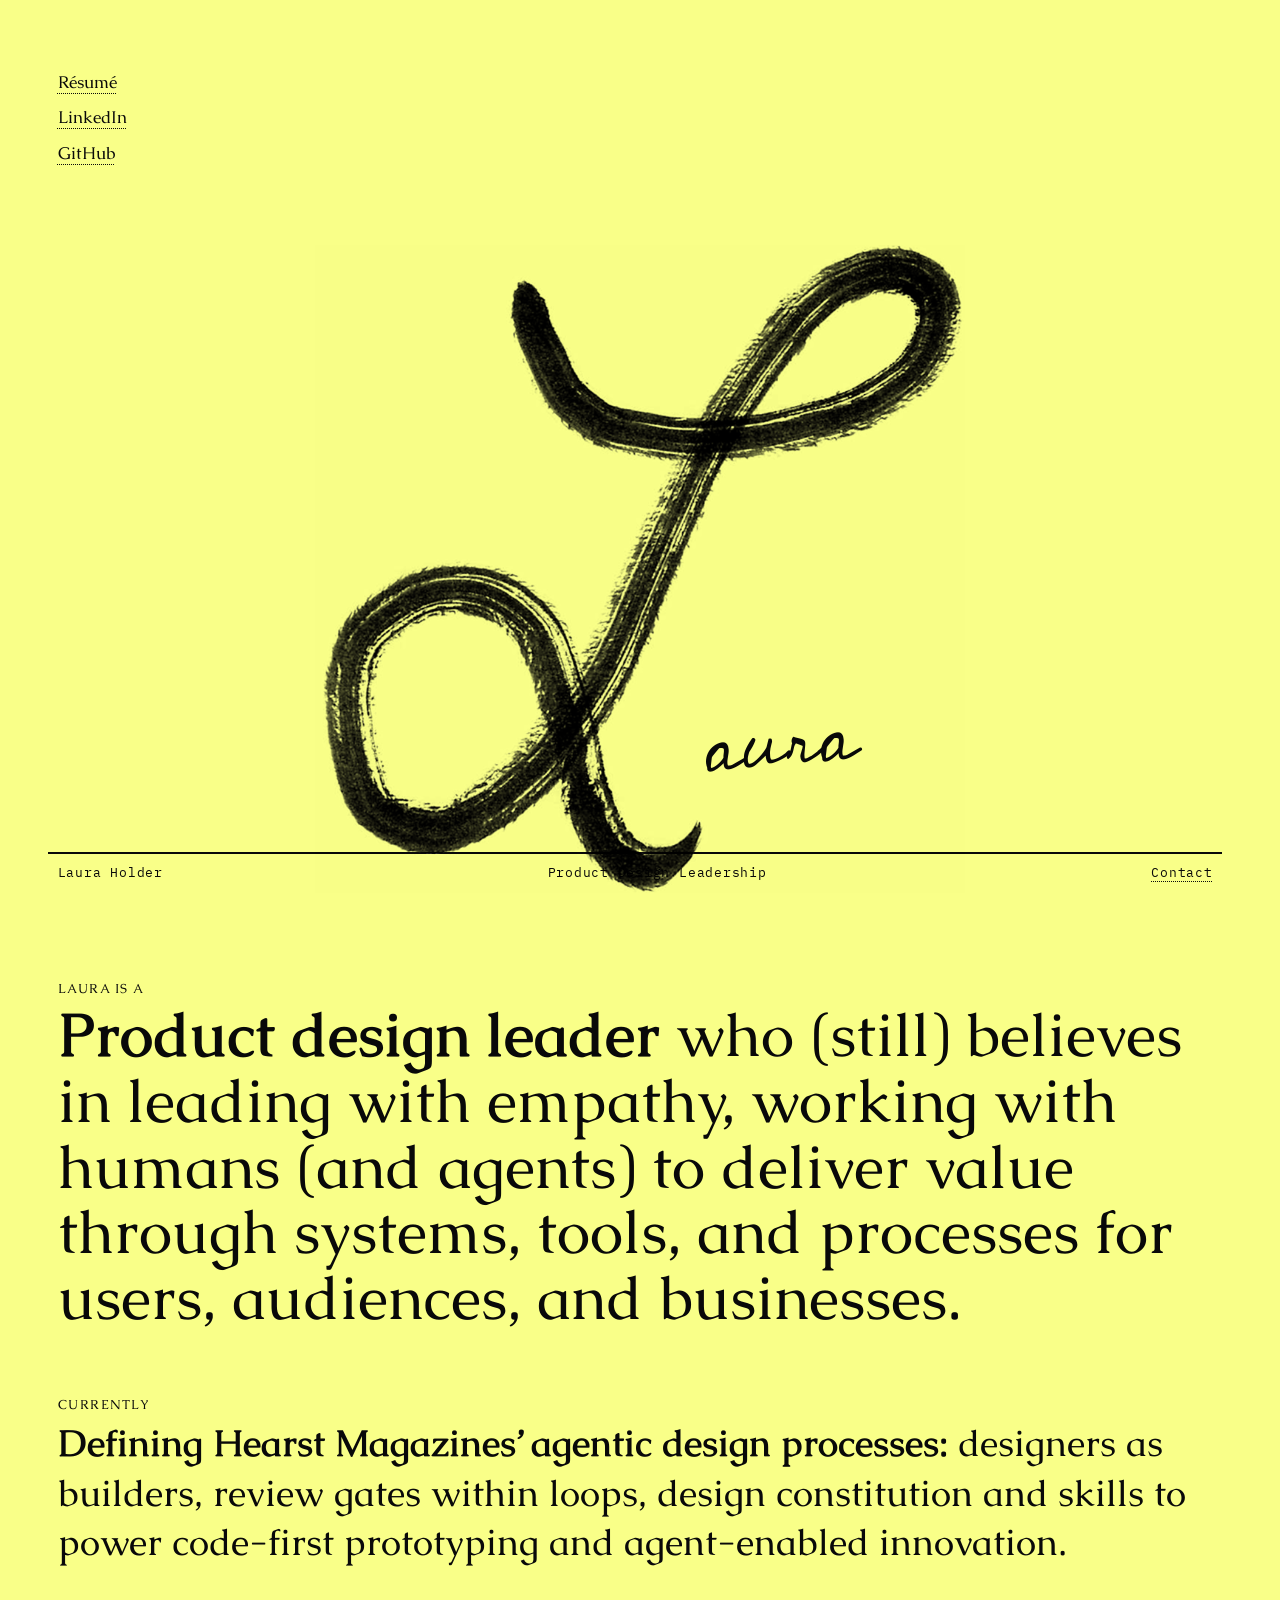
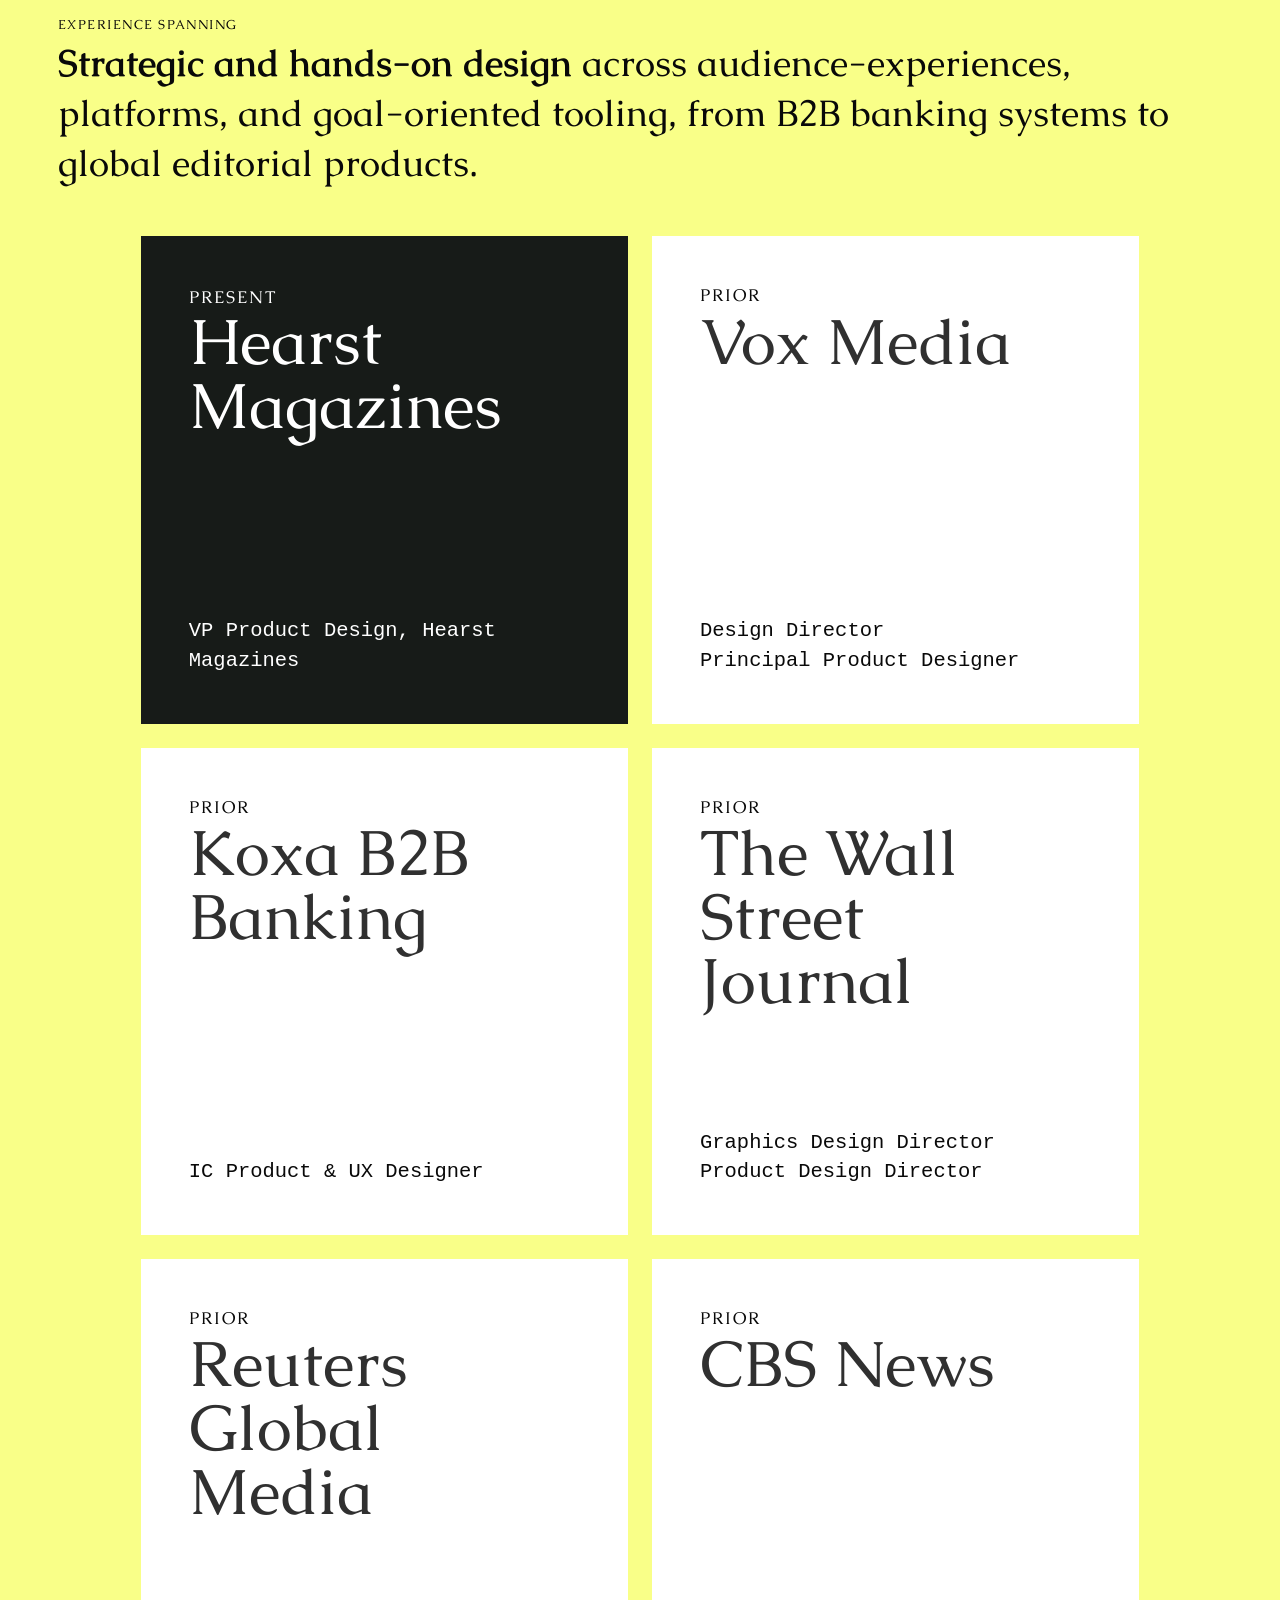
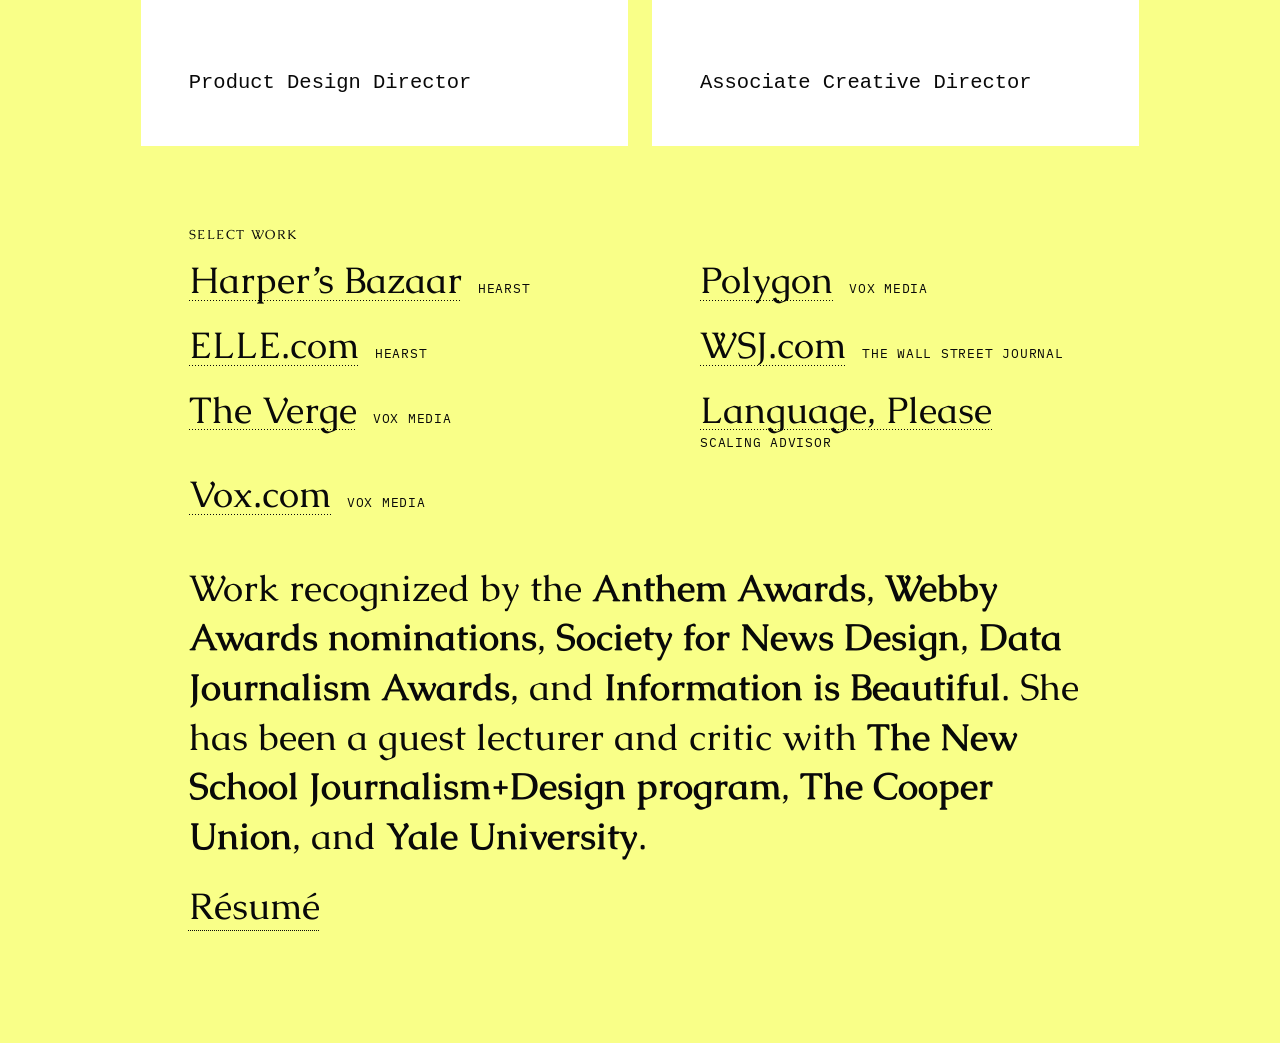
==== index.html @ 89fd21a1 "Contact matches footer labels; Select work label, recognition and Résumé on job card text margins Co" ====
<!doctype html>
<html lang="en">
  <head>
    <meta charset="UTF-8" />
    <meta name="viewport" content="width=device-width, initial-scale=1" />
    <meta name="description" content="Laura Holder — product design leadership." />
    <title>Laura Holder | Product Design Leadership</title>
    <link rel="icon" href="favicon.svg" type="image/svg+xml" />
    <link rel="preconnect" href="https://fonts.googleapis.com" />
    <link rel="preconnect" href="https://fonts.gstatic.com" crossorigin />
    <link href="https://fonts.googleapis.com/css2?family=Caudex:wght@400;700&family=Cedarville+Cursive&family=IBM+Plex+Mono:wght@400;500;600&display=swap" rel="stylesheet" />
    <link rel="stylesheet" href="style.css?v=landing-vector-v40" />
  </head>
  <body>
    <main class="landing" id="home">
      <nav class="site-nav" aria-label="Primary navigation">
        <span><a href="resume.html">Résumé</a></span>
        <span><a href="https://www.linkedin.com/" rel="noreferrer">LinkedIn</a></span>
        <span><a href="https://github.com/lauraholder" rel="noreferrer">GitHub</a></span>
      </nav>
      <div class="mark-wrap" aria-hidden="true">
        <img class="mark" src="assets/L_brush_marker.png?v2" alt="" />
        <span class="signature">aura</span>
      </div>
      <button type="button" class="mark-cycle">Show the next L</button>
      <footer class="landing-footer">
        <p>Laura Holder</p>
        <p>Product Design Leadership</p>
        <p><button type="button" class="contact-trigger" data-contact-open>Contact</button></p>
      </footer>
    </main>
    <section class="about-placeholder" id="about" aria-labelledby="about-title">
      <p class="eyebrow">Laura is a</p>
      <h1 id="about-title" class="description-large"><strong>Product design leader</strong> who (still) believes in leading with empathy, working with humans (and agents) to deliver value through systems, tools, and processes for users, audiences, and businesses.</h1>
    </section>

    <section class="experience" aria-labelledby="experience-title">
      <p class="eyebrow">Currently</p>
      <p class="currently description-medium"><strong>Defining Hearst Magazines’ agentic design processes:</strong> designers as builders, review gates within loops, design constitution and skills to power code-first prototyping and agent-enabled innovation.</p>
      <p class="eyebrow">Experience spanning</p>
      <h2 id="experience-title" class="description-medium"><strong>Strategic and hands-on design</strong> across audience-experiences, platforms, and goal-oriented tooling, from B2B banking systems to global editorial products.</h2>
      <div class="job-grid">
        <article class="job-card current-card"><p class="job-status current">Present</p><h3>Hearst Magazines</h3><p class="job-title">VP Product Design, Hearst Magazines</p></article>
        <article class="job-card"><p class="job-status">Prior</p><h3>Vox Media</h3><p class="job-title">Design Director<br>Principal Product Designer</p></article>
        <article class="job-card"><p class="job-status">Prior</p><h3>Koxa B2B Banking</h3><p class="job-title">IC Product & UX Designer</p></article>
        <article class="job-card"><p class="job-status">Prior</p><h3>The Wall Street Journal</h3><p class="job-title">Graphics Design Director<br>Product Design Director</p></article>
        <article class="job-card"><p class="job-status">Prior</p><h3>Reuters Global Media</h3><p class="job-title">Product Design Director</p></article>
        <article class="job-card"><p class="job-status">Prior</p><h3>CBS News</h3><p class="job-title">Associate Creative Director</p></article>
      </div>
    </section>

    <section class="portfolio" id="work" aria-labelledby="work-title">
      <p class="eyebrow" id="work-title">Select work</p>
      <ul class="portfolio-list">
        <li><a href="https://www.harpersbazaar.com/" rel="noreferrer">Harper’s Bazaar</a><span class="portfolio-org">Hearst</span></li>
        <li><a href="https://www.elle.com/" rel="noreferrer">ELLE.com</a><span class="portfolio-org">Hearst</span></li>
        <li><a href="https://www.theverge.com/" rel="noreferrer">The Verge</a><span class="portfolio-org">Vox Media</span></li>
        <li><a href="https://www.vox.com/" rel="noreferrer">Vox.com</a><span class="portfolio-org">Vox Media</span></li>
        <li><a href="https://www.polygon.com/" rel="noreferrer">Polygon</a><span class="portfolio-org">Vox Media</span></li>
        <li><a href="https://www.wsj.com/" rel="noreferrer">WSJ.com</a><span class="portfolio-org">The Wall Street Journal</span></li>
        <li><a href="https://languageplease.org/" rel="noreferrer">Language, Please</a><span class="portfolio-org">Scaling advisor</span></li>
      </ul>
      <p class="recognition description-medium">Work recognized by the <strong>Anthem Awards</strong>, <strong>Webby Awards nominations</strong>, <strong>Society for News Design</strong>, <strong>Data Journalism Awards</strong>, and <strong>Information is Beautiful</strong>. She has been a guest lecturer and critic with <strong>The New School Journalism+Design program</strong>, <strong>The Cooper Union</strong>, and <strong>Yale University</strong>.</p>
      <p class="resume-link description-medium"><a href="resume.html">Résumé</a></p>
    </section>

    <div class="contact-modal" id="contact-modal" aria-hidden="true">
      <div class="contact-modal-backdrop" data-contact-close></div>
      <div class="contact-modal-panel" role="dialog" aria-modal="true" aria-labelledby="contact-modal-title">
        <button type="button" class="contact-modal-close" data-contact-close aria-label="Close contact form">&times;</button>
        <h2 id="contact-modal-title">Reach out</h2>
        <form id="contact-form" class="contact-form">
          <label>
            <span>Name</span>
            <input type="text" name="name" required autocomplete="name">
          </label>
          <label>
            <span>Email</span>
            <input type="email" name="email" required autocomplete="email">
          </label>
          <label>
            <span>Message</span>
            <textarea name="message" rows="5" required></textarea>
          </label>
          <input type="text" name="_hp" class="contact-honeypot" tabindex="-1" autocomplete="off" aria-hidden="true">
          <input type="hidden" name="access_key" value="7b3d5a88-d26a-45eb-8db3-ff4ba2d45c3b">
          <input type="hidden" name="subject" value="New message from lauraholder.com">
          <button type="submit" class="contact-submit">Send message</button>
          <p class="contact-status" role="status" hidden></p>
        </form>
      </div>
    </div>

    <script>
      (() => {
        const mark = document.querySelector('.mark');
        const ASSET_VERSION = 'v2';
        const markAssets = [
          `assets/laura-mark.svg?${ASSET_VERSION}`,
          `assets/L_rainbow_pencil.png?${ASSET_VERSION}`,
          `assets/L_brush_marker.png?${ASSET_VERSION}`,
          `assets/L_scales_pen.png?${ASSET_VERSION}`
        ];
        const defaultAsset = `assets/L_brush_marker.png?${ASSET_VERSION}`;
        const signature = document.querySelector('.signature');

        // Each browser session opens on the brush marker; later loads rotate.
        let hasLoadedThisSession = false;
        try {
          hasLoadedThisSession = sessionStorage.getItem('laura-mark-seen') === '1';
          sessionStorage.setItem('laura-mark-seen', '1');
        } catch (e) {}

        const selectedAsset = hasLoadedThisSession
          ? markAssets[Math.floor(Math.random() * markAssets.length)]
          : defaultAsset;

        const showAsset = (asset) => {
          mark.src = asset;
          signature.classList.toggle('is-rainbow', asset.startsWith('assets/L_rainbow_pencil.png'));
        };

        let currentIndex = markAssets.indexOf(selectedAsset);
        showAsset(selectedAsset);

        // Click/tap the L to rotate to the next mark. The image box is much larger
        // than the drawn strokes and sits over the footer, so hit-test against the
        // image's alpha channel rather than its bounding box.
        const landing = document.querySelector('.landing');
        const hitCanvas = document.createElement('canvas');
        const hitContext = hitCanvas.getContext('2d', { willReadFrequently: true });
        let alphaData = null;

        const readAlpha = () => {
          alphaData = null;
          if (!mark.naturalWidth || !hitContext) return;
          hitCanvas.width = mark.naturalWidth;
          hitCanvas.height = mark.naturalHeight;
          hitContext.clearRect(0, 0, hitCanvas.width, hitCanvas.height);
          hitContext.drawImage(mark, 0, 0);
          try {
            alphaData = hitContext.getImageData(0, 0, hitCanvas.width, hitCanvas.height).data;
          } catch (e) {}
        };

        mark.addEventListener('load', readAlpha);
        if (mark.complete) readAlpha();

        const isOverMark = (clientX, clientY) => {
          if (!alphaData) return false;
          const rect = mark.getBoundingClientRect();
          const scale = Math.min(rect.width / hitCanvas.width, rect.height / hitCanvas.height);
          const offsetX = rect.left + (rect.width - hitCanvas.width * scale) / 2;
          const offsetY = rect.top + (rect.height - hitCanvas.height * scale) / 2;
          const tolerance = 14 / scale;
          const cx = (clientX - offsetX) / scale;
          const cy = (clientY - offsetY) / scale;

          for (let dy = -tolerance; dy <= tolerance; dy += tolerance / 2) {
            for (let dx = -tolerance; dx <= tolerance; dx += tolerance / 2) {
              const x = Math.round(cx + dx);
              const y = Math.round(cy + dy);
              if (x < 0 || y < 0 || x >= hitCanvas.width || y >= hitCanvas.height) continue;
              if (alphaData[(y * hitCanvas.width + x) * 4 + 3] > 40) return true;
            }
          }
          return false;
        };

        const isInteractive = (target) => target.closest('a, button, input, textarea, label, .site-nav');

        const showNextAsset = () => {
          currentIndex = (currentIndex + 1) % markAssets.length;
          showAsset(markAssets[currentIndex]);
        };

        landing.addEventListener('click', (event) => {
          if (isInteractive(event.target) || !isOverMark(event.clientX, event.clientY)) return;
          showNextAsset();
        });

        // Keyboard users get a button that only appears while focused.
        document.querySelector('.mark-cycle').addEventListener('click', showNextAsset);

        landing.addEventListener('pointermove', (event) => {
          if (event.pointerType !== 'mouse') return;
          const hovering = !isInteractive(event.target) && isOverMark(event.clientX, event.clientY);
          landing.classList.toggle('is-over-mark', hovering);
        }, { passive: true });

        const nav = document.querySelector('.site-nav');
        let lastScrollY = window.scrollY;

        window.addEventListener('scroll', () => {
          const currentScrollY = window.scrollY;
          nav.classList.toggle('is-scrolling-down', currentScrollY > 8 && currentScrollY > lastScrollY);
          nav.classList.toggle('is-scrolling-up', currentScrollY > 8 && currentScrollY < lastScrollY);
          lastScrollY = currentScrollY;
        }, { passive: true });

        const contactModal = document.getElementById('contact-modal');
        const contactOpenBtn = document.querySelector('[data-contact-open]');
        const contactCloseEls = contactModal.querySelectorAll('[data-contact-close]');
        const contactForm = document.getElementById('contact-form');
        const contactStatus = contactForm.querySelector('.contact-status');

        const openContact = () => {
          contactModal.classList.add('is-open');
          contactModal.setAttribute('aria-hidden', 'false');
          document.body.style.overflow = 'hidden';
          contactForm.querySelector('input[name="name"]').focus();
        };

        const closeContact = () => {
          contactModal.classList.remove('is-open');
          contactModal.setAttribute('aria-hidden', 'true');
          document.body.style.overflow = '';
        };

        contactOpenBtn.addEventListener('click', openContact);
        contactCloseEls.forEach((el) => el.addEventListener('click', closeContact));
        document.addEventListener('keydown', (e) => {
          if (e.key === 'Escape' && contactModal.classList.contains('is-open')) closeContact();
        });

        contactForm.addEventListener('submit', async (e) => {
          e.preventDefault();
          const data = new FormData(contactForm);

          if (data.get('_hp')) return;

          const submitBtn = contactForm.querySelector('.contact-submit');
          submitBtn.disabled = true;
          contactStatus.hidden = false;
          contactStatus.textContent = 'Sending...';

          try {
            const response = await fetch('https://api.web3forms.com/submit', {
              method: 'POST',
              headers: { Accept: 'application/json' },
              body: data,
            });
            const result = await response.json();

            if (result.success) {
              contactForm.reset();
              contactForm.hidden = true;
              contactStatus.textContent = "Thanks for reaching out. I'll get back to you soon.";
            } else {
              contactStatus.textContent = 'Something went wrong. Please try again, or email directly.';
              submitBtn.disabled = false;
            }
          } catch (err) {
            contactStatus.textContent = 'Something went wrong. Please try again, or email directly.';
            submitBtn.disabled = false;
          }
        });
      })();
    </script>
  </body>
</html>
---- style.css ----
:root {
  --acid: #f9ff88;
  --ink: #090909;
  --serif: "Caudex", Georgia, serif;
  --script: "Cedarville Cursive", cursive;
  --mono: "IBM Plex Mono", ui-monospace, SFMono-Regular, Menlo, monospace;
  /* System monospace (SF Mono on Apple) used for job titles and the landing footer. */
  --system-mono: ui-monospace, SFMono-Regular, Menlo, monospace;
  --page-gutter: clamp(1.5rem, 4.5vw, 4rem);
  --text-description-large: clamp(1.65rem, 4.75vw, 3.9rem);
  --text-description-medium: clamp(1.45rem, 3.2vw, 2.3rem);
}

* { box-sizing: border-box; }
html { scroll-behavior: smooth; }
body { margin: 0; color: var(--ink); background: var(--acid); font-family: var(--serif); }
.landing { position: relative; min-height: 100svh; overflow: hidden; isolation: isolate; background: var(--acid); }
.site-nav { position: fixed; z-index: 10; top: clamp(1.5rem, 5vw, 4rem); left: calc(var(--page-gutter) - 0.6rem); display: grid; gap: 0.9rem; width: clamp(9.25rem, 18vw, 11rem); padding: 0.5rem 0.6rem 0.65rem; background: transparent; transition: opacity 180ms ease, background-color 280ms ease, visibility 0s linear 0s; }
.site-nav.is-scrolling-down { opacity: 0; visibility: hidden; pointer-events: none; transition: opacity 180ms ease, background-color 280ms ease, visibility 0s linear 180ms; }
.site-nav.is-scrolling-up { background: rgb(255 255 255 / 90%); }
a { color: inherit; text-underline-offset: 0.28em; }
.site-nav span { display: block; width: max-content; background: transparent; opacity: 1; transition: opacity 180ms ease; }
.site-nav:hover span, .site-nav:focus-within span { opacity: 0; }
.site-nav span:hover, .site-nav span:has(a:focus-visible) { opacity: 1; }
.site-nav span a { display: inline-block; transform-origin: left center; }
/* Underline raised 2px on screen; the offset is divided by the 1.7 scale. */
.site-nav span:hover a, .site-nav span:has(a:focus-visible) a { color: #ff5fc4; font-family: var(--script); transform: scale(1.7); text-decoration-color: #ff5fc4; text-underline-offset: calc(.28em - 2px / 1.7); }
.site-nav a { display: inline; width: auto; padding: 0; font-size: clamp(0.85rem, 1.5vw, 1.15rem); line-height: 1.1; text-decoration-style: dotted; text-decoration-thickness: 1px; }
.mark-wrap { position: absolute; z-index: 5; inset: 0; pointer-events: none; }
.landing.is-over-mark { cursor: pointer; }
.mark-cycle { position: absolute; z-index: 6; left: 54%; bottom: 30%; width: 1px; height: 1px; overflow: hidden; clip-path: inset(50%); padding: 0; border: 0; white-space: nowrap; }
.mark-cycle:focus-visible { width: auto; height: auto; overflow: visible; clip-path: none; padding: 0.4rem 0.75rem; background: var(--ink); color: var(--acid); font: inherit; font-size: clamp(0.85rem, 1.5vw, 1.15rem); outline: 2px solid #ff5fc4; outline-offset: 2px; cursor: pointer; }
.mark { position: absolute; width: 124vw; max-width: none; aspect-ratio: 856 / 825; height: auto; left: 47%; bottom: 14%; transform: translateX(-47%); object-fit: contain; }
.signature { position: absolute; z-index: 2; left: 54%; bottom: 18%; font-family: var(--script); font-size: clamp(2rem, 7vw, 4.5rem); transform: rotate(-5deg); }
.signature.is-rainbow { color: #8e889f; }
.eyebrow { margin: 0 0 0.4rem; font-size: 0.8rem; letter-spacing: 0.12em; text-transform: uppercase; }
h1 { margin: 0; font-size: clamp(2.8rem, 11vw, 7rem); font-weight: 400; line-height: 0.9; }
.landing-footer { position: absolute; z-index: 4; right: var(--page-gutter); bottom: calc(clamp(1.5rem, 4vw, 3.5rem) + 1.25rem + 4px); left: var(--page-gutter); display: flex; align-items: center; justify-content: space-between; gap: clamp(0.5rem, 5vw, 4rem); padding-top: 0.75rem; padding-right: 0.6rem; border-top: 0; font-size: clamp(0.85rem, 1.5vw, 1.15rem); }
.landing-footer::before { position: absolute; top: 0; right: 0; left: -0.6rem; height: 2px; background: var(--ink); content: ""; }
.landing-footer p, .landing-footer a { font-family: var(--system-mono); flex: 0 1 auto; margin: 0; white-space: nowrap; }
/* Footer labels (name, title, Contact) match the contact form labels (IBM Plex Mono 400, 0.8rem, 0.06em) in Title Case. */
.landing-footer p, .landing-footer .contact-trigger { font-family: var(--mono); font-size: 0.8rem; font-weight: 400; letter-spacing: 0.06em; }
.landing-footer a { text-decoration-style: dotted; text-decoration-thickness: 1px; text-underline-offset: 0.28em; }
.landing-footer .contact-trigger { display: inline; width: auto; margin: 0; padding: 0; background: none; border: 0; color: inherit; font: inherit; text-decoration-line: underline; text-decoration-style: dotted; text-decoration-thickness: 1px; text-underline-offset: 0.28em; cursor: pointer; }
.landing-footer .contact-trigger:hover, .landing-footer .contact-trigger:focus-visible { color: #ff5fc4; text-decoration-color: #ff5fc4; }
.about-placeholder { min-height: 0; padding: 5rem var(--page-gutter) 2rem; font-size: 1.25rem; }
.about-placeholder h1 { max-width: none; margin: 0; font-weight: 400; }
.experience h2, .experience .currently { max-width: none; margin: 0 0 3rem; font-weight: 400; }
.description-large { font-size: var(--text-description-large); line-height: 1.08; }
.description-medium { font-size: var(--text-description-medium); line-height: 1.35; }
.experience { padding: 2rem var(--page-gutter) 5rem; background: var(--acid); }
/* Cards inset to ~78% of the viewport and centered (per desktop mock); on phones this lines up with the indented text column. */
.job-grid { display: grid; grid-template-columns: 1fr; gap: 1rem; width: 78vw; max-width: 100%; margin-inline: auto; }
.job-card { display: grid; grid-template-rows: auto 1fr auto; aspect-ratio: 1; min-height: 0; padding: 1.5rem; background: #fff; }
.current-card { background: #171b18; color: #f5f5f5; }
.job-status { align-self: start; width: max-content; min-height: 1.6rem; margin: 0; font-family: var(--serif); font-size: clamp(0.85rem, 1.5vw, 1.15rem); letter-spacing: 0.12em; text-transform: uppercase; }
.job-status.current { display: flex; align-items: center; padding: 0; background: transparent; color: var(--ink); }
.job-card h3 { align-self: start; max-width: none; margin: 0; color: #303030; font-family: var(--serif); font-size: clamp(2rem, 5vw, 4rem); font-weight: 400; line-height: 1; }
.job-card .job-status:not(.current) ~ h3 { color: #303030; font-weight: 400; }
.job-card .job-title { max-width: none; margin: 0; color: #090909; font-family: var(--system-mono); font-size: 0.8rem; line-height: 1.35; }
.current-card .job-status, .current-card h3, .current-card .job-title { color: #fff; }
.recognition { max-width: none; margin: 3rem 0 0; }
.resume-link { margin: 1.25rem 0 0; }
.resume-link a { display: inline-block; color: inherit; font-family: inherit; font-size: inherit; font-weight: 400; line-height: inherit; text-decoration-style: dotted; text-decoration-thickness: 1px; text-underline-offset: .3em; transform-origin: left center; }
.resume-link a:hover, .resume-link a:focus-visible { color: #ff5fc4; font-family: var(--script); transform: scale(1.2); text-decoration-color: #ff5fc4; }
.recognition strong { font-weight: 700; }

.contact-modal { position: fixed; z-index: 50; inset: 0; display: none; align-items: center; justify-content: center; padding: 1.5rem; }
.contact-modal.is-open { display: flex; }
.contact-modal-backdrop { position: absolute; inset: 0; background: rgba(9, 9, 9, 0.55); }
.contact-modal-panel { position: relative; z-index: 1; width: min(28rem, 100%); max-height: calc(100svh - 3rem); overflow-y: auto; padding: 2rem; background: var(--acid); border: 1px solid var(--ink); }
.contact-modal-close { position: absolute; top: 0.75rem; right: 0.75rem; width: 2rem; height: 2rem; border: 1px solid var(--ink); background: transparent; color: var(--ink); font-size: 1.25rem; line-height: 1; cursor: pointer; }
.contact-modal-close:hover, .contact-modal-close:focus-visible { background: var(--ink); color: var(--acid); }
.contact-modal h2 { margin: 0 0 1.25rem; font-family: var(--serif); font-weight: 400; font-size: clamp(1.5rem, 4vw, 2rem); }
.contact-form { display: grid; gap: 1rem; }
.contact-form label { display: grid; gap: 0.35rem; font-family: var(--mono); font-size: 0.8rem; letter-spacing: 0.06em; text-transform: uppercase; }
.contact-form input[type="text"], .contact-form input[type="email"], .contact-form textarea { font: inherit; font-size: 1rem; padding: 0.6rem 0.7rem; border: 1px solid var(--ink); background: #fff; color: var(--ink); text-transform: none; letter-spacing: normal; }
.contact-form textarea { resize: vertical; }
.contact-honeypot { position: absolute; width: 1px; height: 1px; padding: 0; margin: -1px; overflow: hidden; clip: rect(0, 0, 0, 0); white-space: nowrap; border: 0; }
.contact-submit { justify-self: start; padding: 0.65rem 1.4rem; background: var(--ink); color: var(--acid); border: 1px solid var(--ink); font-family: var(--mono); font-size: 0.8rem; text-transform: uppercase; letter-spacing: 0.06em; cursor: pointer; }
.contact-submit:hover, .contact-submit:focus-visible { background: transparent; color: var(--ink); }
.contact-submit:disabled { opacity: 0.6; cursor: default; }
.contact-status { margin: 0; font-size: 0.9rem; }

.portfolio { padding: 0 var(--page-gutter) 7rem; background: var(--acid); }
.portfolio-list { display: grid; gap: 1.4rem; margin: 1rem 0 0; padding: 0; list-style: none; }
.portfolio-list li { display: flex; flex-wrap: wrap; align-items: baseline; column-gap: 1rem; row-gap: .2rem; }
/* Drawn underline: 1px dots with 2px gaps (native dotted can't be spaced). 1.22em = Caudex baseline (.92em) + former .3em offset; raised 4px. */
.portfolio-list a { display: inline-block; padding-bottom: .1em; margin-bottom: -.1em; font-size: var(--text-description-medium); line-height: 1.15; text-decoration: none; background: linear-gradient(to right, currentColor 1px, transparent 1px) 0 calc(1.22em - 4px) / 3px 1px repeat-x; }
.portfolio-list a:hover, .portfolio-list a:focus-visible { background: linear-gradient(currentColor, currentColor) 0 calc(1.22em - 4px) / 100% 1px no-repeat; }
.portfolio-org { position: relative; font-family: var(--mono); font-size: .8rem; letter-spacing: .06em; text-transform: uppercase; }
/* Arrow drawn to match the resume page home glyph: 24-unit grid, 1px square-cap miter stroke, crisp edges, 45° geometry, 1.3rem box. */
.portfolio-org::after { position: absolute; left: -.15rem; bottom: -.2em; width: 1.3rem; height: 1.3rem; background: var(--ink); -webkit-mask: url("data:image/svg+xml,%3Csvg xmlns='http://www.w3.org/2000/svg' viewBox='0 0 24 24' fill='none' stroke='%23000' stroke-width='1.15' stroke-linecap='square' stroke-linejoin='miter' shape-rendering='crispEdges'%3E%3Cpath d='M4 20 20 4M9 4h11v11'/%3E%3C/svg%3E") no-repeat center / contain; mask: url("data:image/svg+xml,%3Csvg xmlns='http://www.w3.org/2000/svg' viewBox='0 0 24 24' fill='none' stroke='%23000' stroke-width='1.15' stroke-linecap='square' stroke-linejoin='miter' shape-rendering='crispEdges'%3E%3Cpath d='M4 20 20 4M9 4h11v11'/%3E%3C/svg%3E") no-repeat center / contain; content: ""; visibility: hidden; }
.portfolio-list li:has(a:hover) .portfolio-org, .portfolio-list li:has(a:focus-visible) .portfolio-org { color: transparent; }
.portfolio-list li:has(a:hover) .portfolio-org::after, .portfolio-list li:has(a:focus-visible) .portfolio-org::after { visibility: visible; }

@media (min-width: 600px) {
  .mark { width: 100vw; left: 47%; bottom: 9%; transform: translateX(-47%); }
  .signature { left: 56%; bottom: 16%; }
  .job-grid { grid-template-columns: repeat(2, 1fr); }
}

/* Tablet: indent Select work (label + links) to the left job card's text: centered 78vw grid (11vw inset) + 1.5rem card padding. */
@media (min-width: 600px) and (max-width: 899px) {
  .portfolio > .eyebrow, .portfolio-list { margin-left: calc(11vw + 1.5rem - var(--page-gutter)); }
  .recognition, .resume-link { margin-inline: calc(11vw + 1.5rem - var(--page-gutter)); }
}

@media (min-width: 900px) {
  .mark { width: min(52.5vw, 930px); left: 50%; bottom: calc(3% - 20px); transform: translateX(-50%); }
  .signature { left: 55%; bottom: calc(12% - 20px); }
  .landing-footer { bottom: calc(clamp(1.5rem, 4vw, 3.5rem) - 2rem); }
  .job-grid { gap: 1.5rem; }
  /* Two stacks on desktop: four links left, three right (column-first flow).
     Same width, centering, gap and inner padding as .job-grid/.job-card so each column's text lines up with the card text above. */
  .portfolio-list { width: 78vw; max-width: 100%; margin-inline: auto; grid-template-columns: 1fr 1fr; grid-template-rows: repeat(4, auto); grid-auto-flow: column; column-gap: 1.5rem; }
  .portfolio-list li { padding-inline: 3rem; }
  /* Label and recognition text share the job cards' inner text margins: left card text to right card text. */
  .portfolio > .eyebrow { margin-left: calc(11vw + 3rem - var(--page-gutter)); }
  .recognition, .resume-link { margin-inline: calc(11vw + 3rem - var(--page-gutter)); }
  .job-card { padding: 3rem; }
  .job-card .job-title { font-size: clamp(1.1rem, 1.6vw, 1.5rem); line-height: 1.45; }
  .job-status { font-size: clamp(1.05rem, 1.3vw, 1.3rem); }
  .site-nav a { font-size: clamp(1.05rem, 1.3vw, 1.3rem); }
}

@media (max-width: 599px) {
  /* One symmetric guide on phones: 2.15rem (~20% tighter than the old 43px inset), shared by nav, text, footer and cards. */
  :root { --page-gutter: 2.15rem; }
  /* Tall narrow screens left a big gap above the L; cap the hero relative to width. */
  .landing { min-height: min(100svh, 184vw); }
  /* Sit the L (and its signature) higher, just under the nav, per mobile mock. */
  .mark { bottom: 18%; }
  .signature { bottom: 22%; }
  /* Footer text shrinks on narrow phones so both mono labels (37 chars at ~0.6em + 1rem gap) stay inside the guide. */
  .landing-footer { gap: 1rem; padding-right: 0; font-size: min(0.85rem, calc((100vw - 2 * var(--page-gutter) - 1rem) / 22.6)); }
  .landing-footer::before { left: 0; }
  .landing-footer p:last-child { display: none; }
  /* Shrink only if both labels (37 chars at ~0.69em measured incl. tracking + 1rem gap) would overflow the guide. */
  .landing-footer p:first-child, .landing-footer p:nth-child(2) { font-size: min(0.8rem, calc((100vw - 2 * var(--page-gutter) - 1rem) / 26)); }
  .job-grid { width: 100%; }
  .job-card { padding: 1.7rem; }
  .job-card h3 { font-size: 2.25rem; }
  .about-placeholder { min-height: 0; }
  .description-large, .description-medium { font-size: 1.65rem; line-height: 1.15; }
}

@media (prefers-reduced-motion: reduce) { html { scroll-behavior: auto; } }
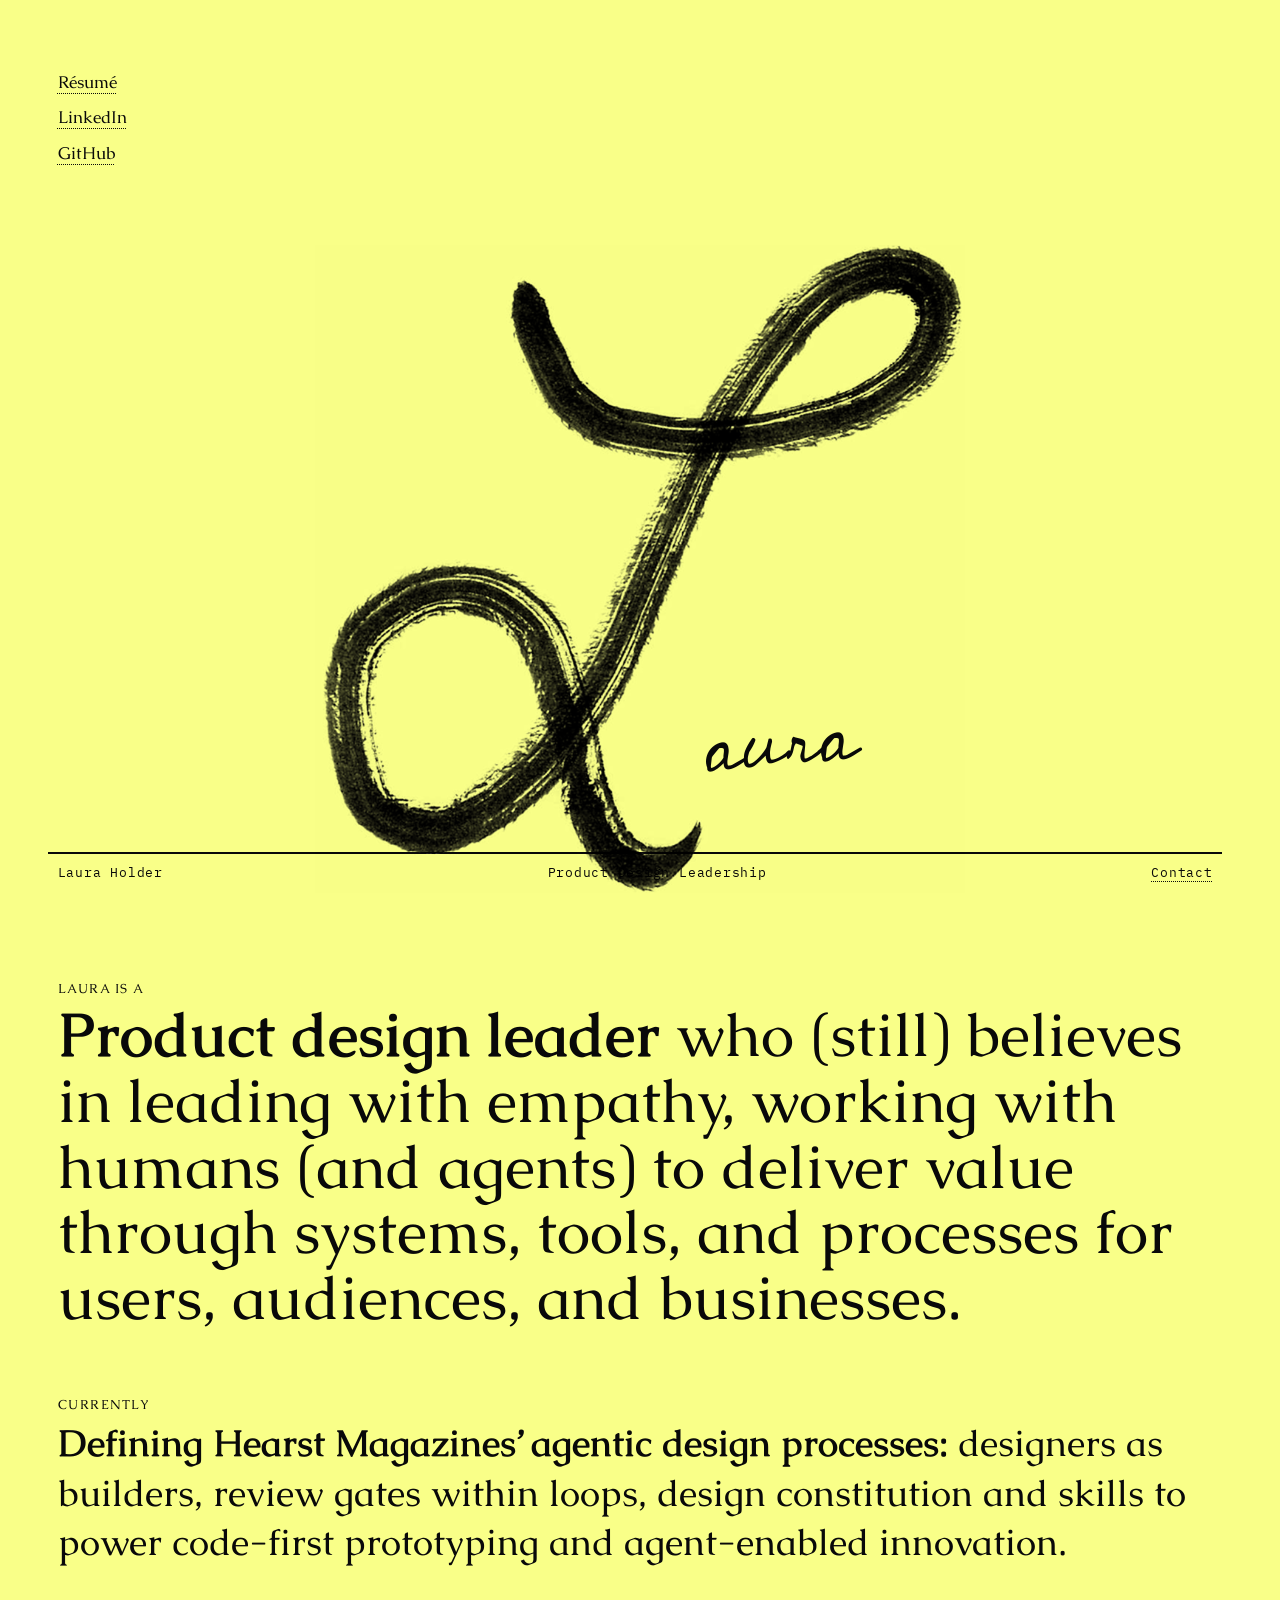
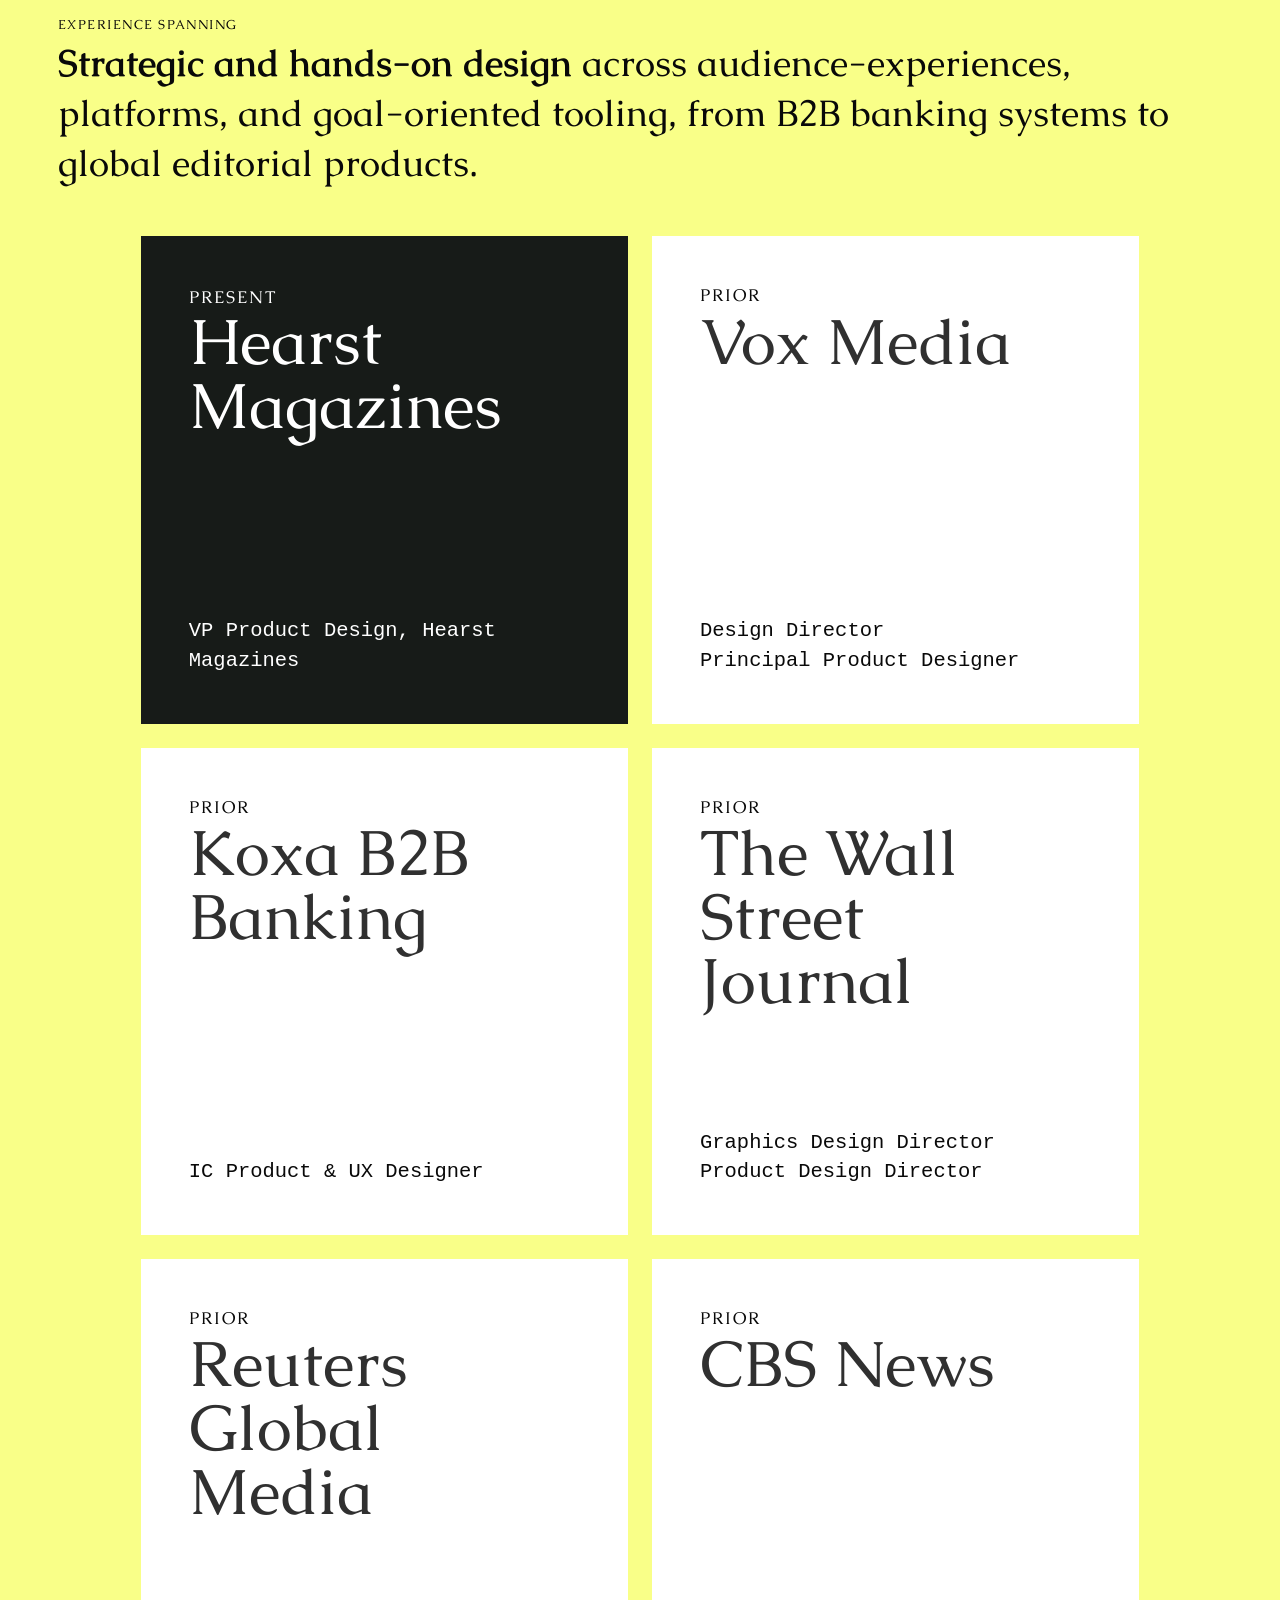
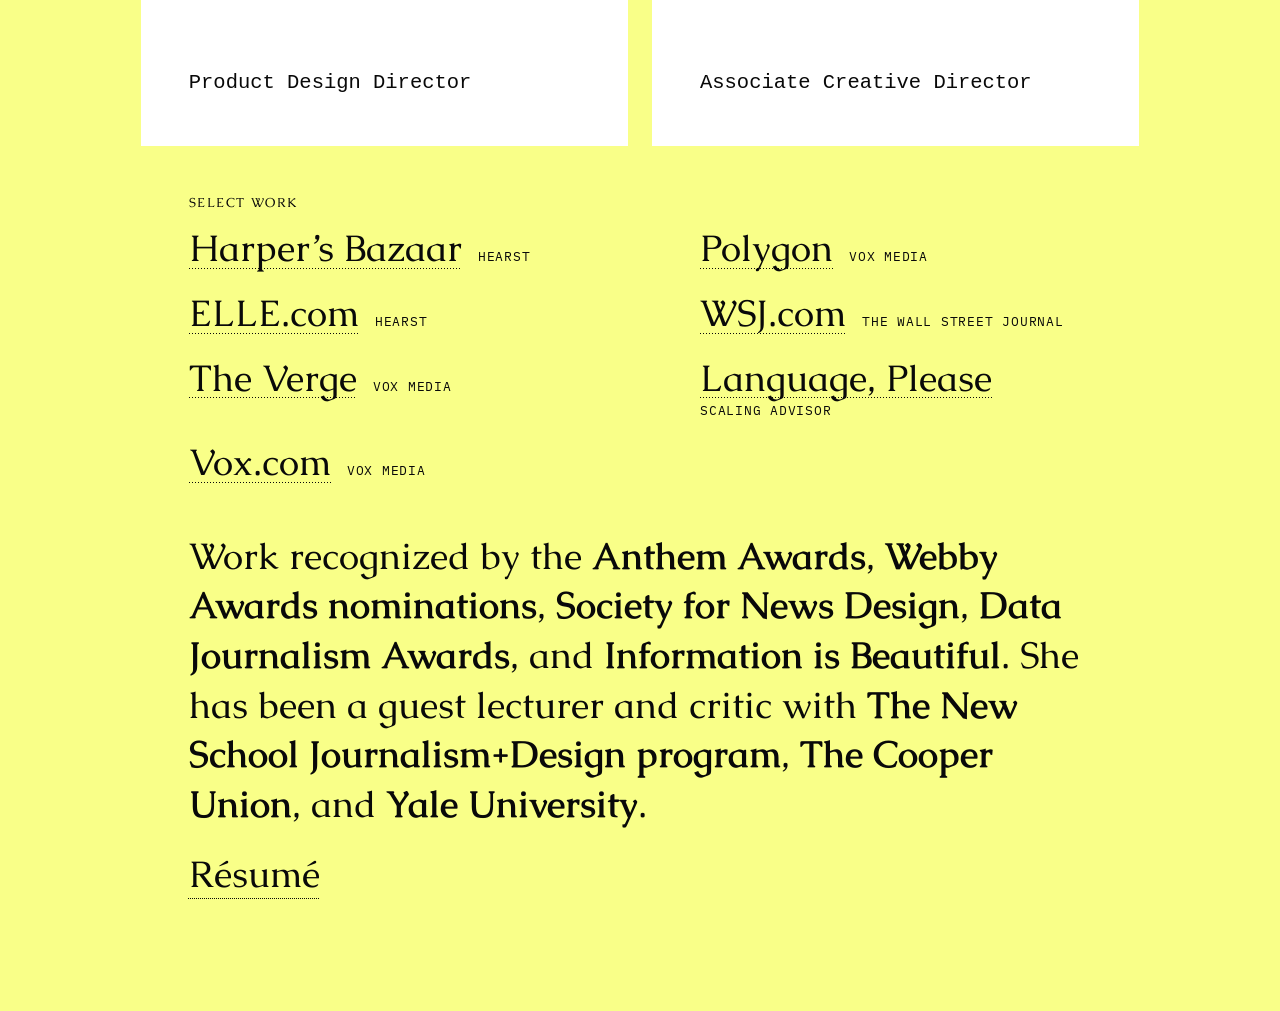
==== commit d8517113: "Match space below job cards to space above (3rem) Co-Authored-By: Claude Opus 5.5 <noreply@anthropic" ====
--- a/index.html
+++ b/index.html
@@ -9,7 +9,7 @@
     <link rel="preconnect" href="https://fonts.googleapis.com" />
     <link rel="preconnect" href="https://fonts.gstatic.com" crossorigin />
     <link href="https://fonts.googleapis.com/css2?family=Caudex:wght@400;700&family=Cedarville+Cursive&family=IBM+Plex+Mono:wght@400;500;600&display=swap" rel="stylesheet" />
-    <link rel="stylesheet" href="style.css?v=landing-vector-v40" />
+    <link rel="stylesheet" href="style.css?v=landing-vector-v41" />
   </head>
   <body>
     <main class="landing" id="home">
--- a/style.css
+++ b/style.css
@@ -48,7 +48,7 @@
 .experience h2, .experience .currently { max-width: none; margin: 0 0 3rem; font-weight: 400; }
 .description-large { font-size: var(--text-description-large); line-height: 1.08; }
 .description-medium { font-size: var(--text-description-medium); line-height: 1.35; }
-.experience { padding: 2rem var(--page-gutter) 5rem; background: var(--acid); }
+.experience { padding: 2rem var(--page-gutter) 3rem; background: var(--acid); }
 /* Cards inset to ~78% of the viewport and centered (per desktop mock); on phones this lines up with the indented text column. */
 .job-grid { display: grid; grid-template-columns: 1fr; gap: 1rem; width: 78vw; max-width: 100%; margin-inline: auto; }
 .job-card { display: grid; grid-template-rows: auto 1fr auto; aspect-ratio: 1; min-height: 0; padding: 1.5rem; background: #fff; }
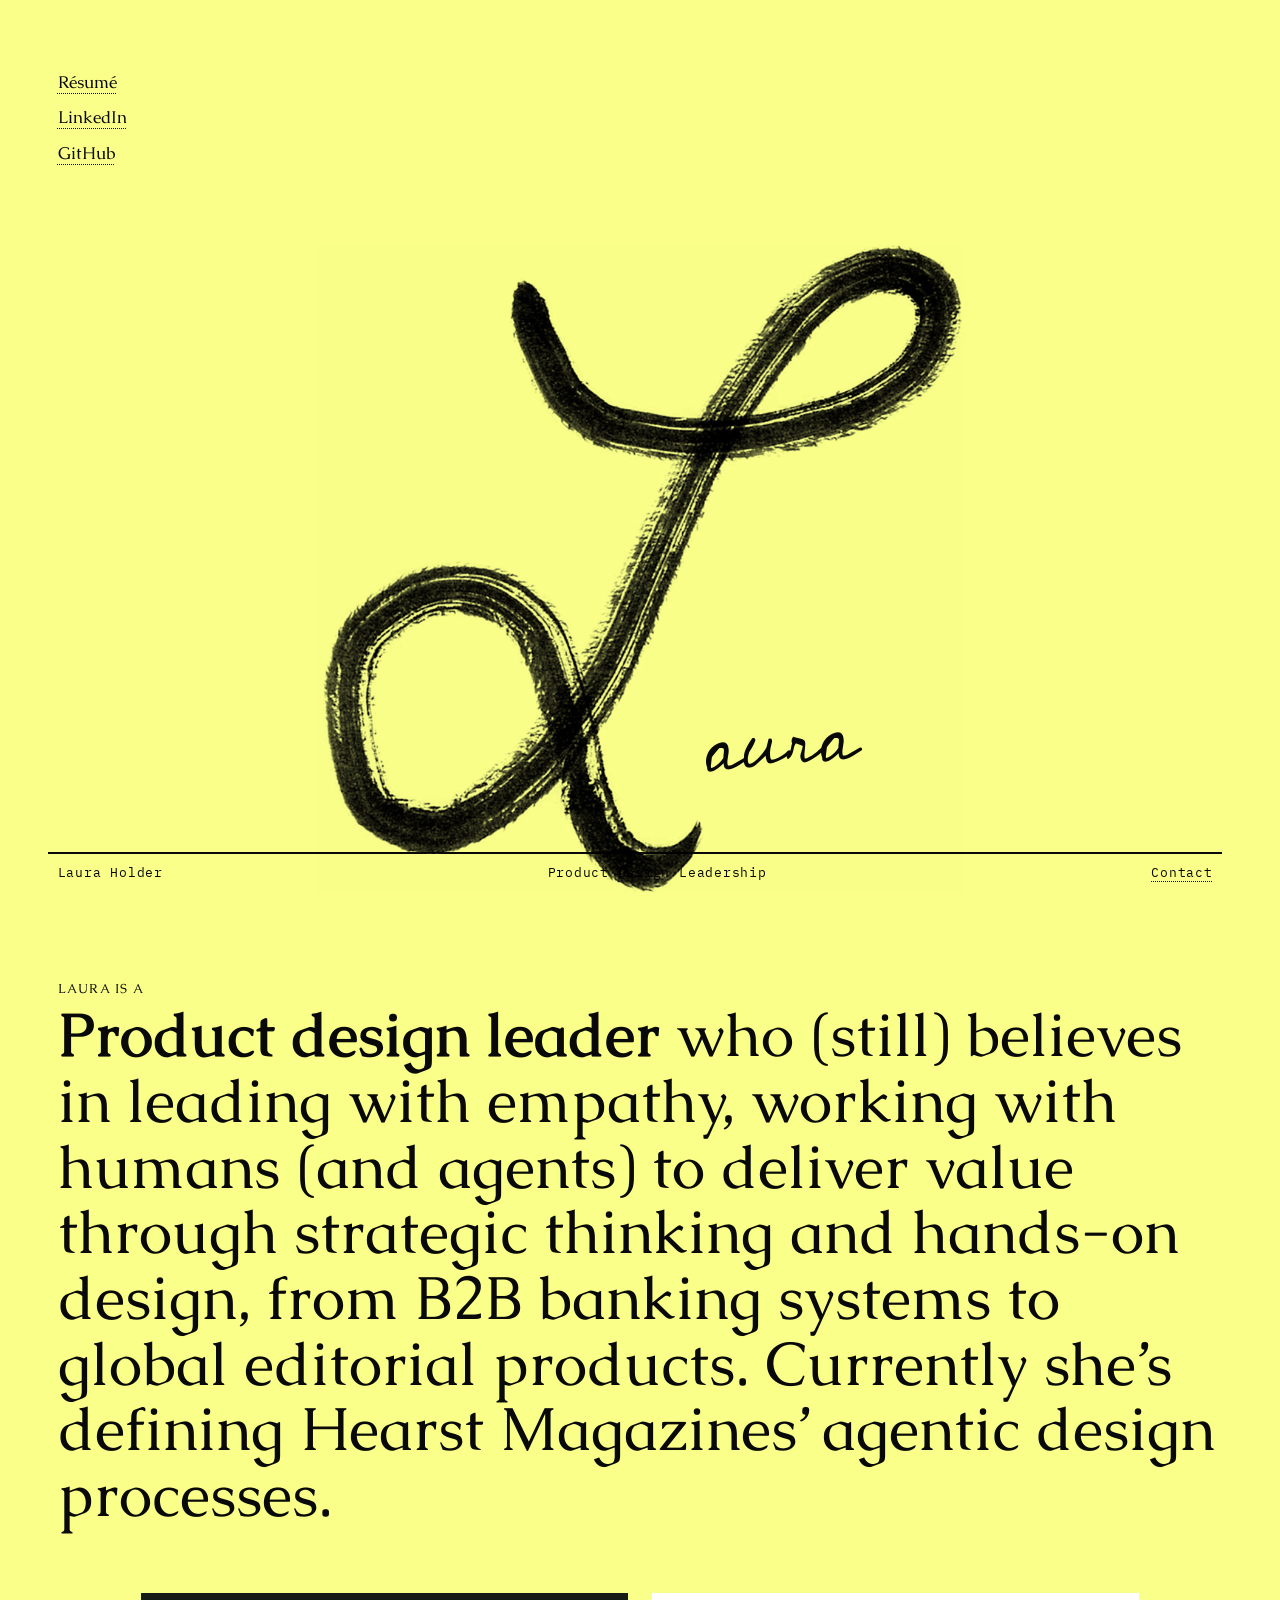
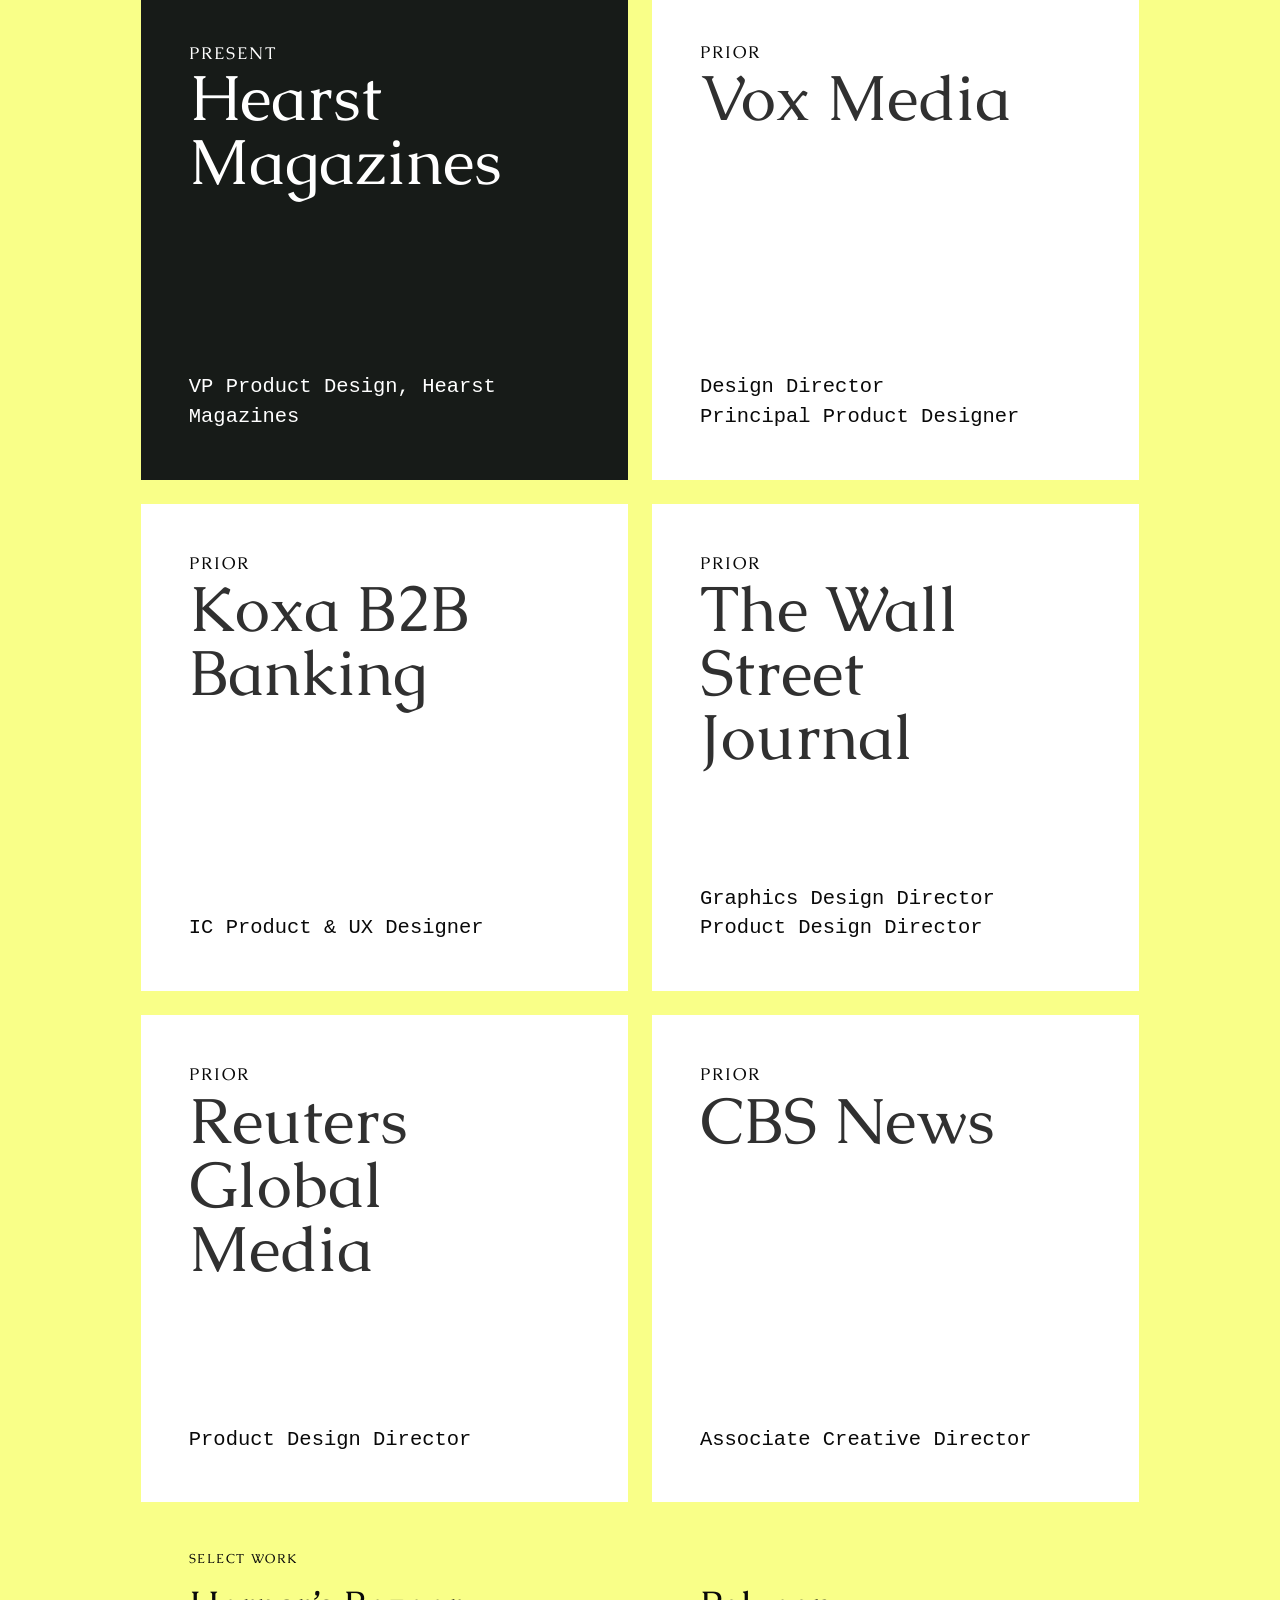
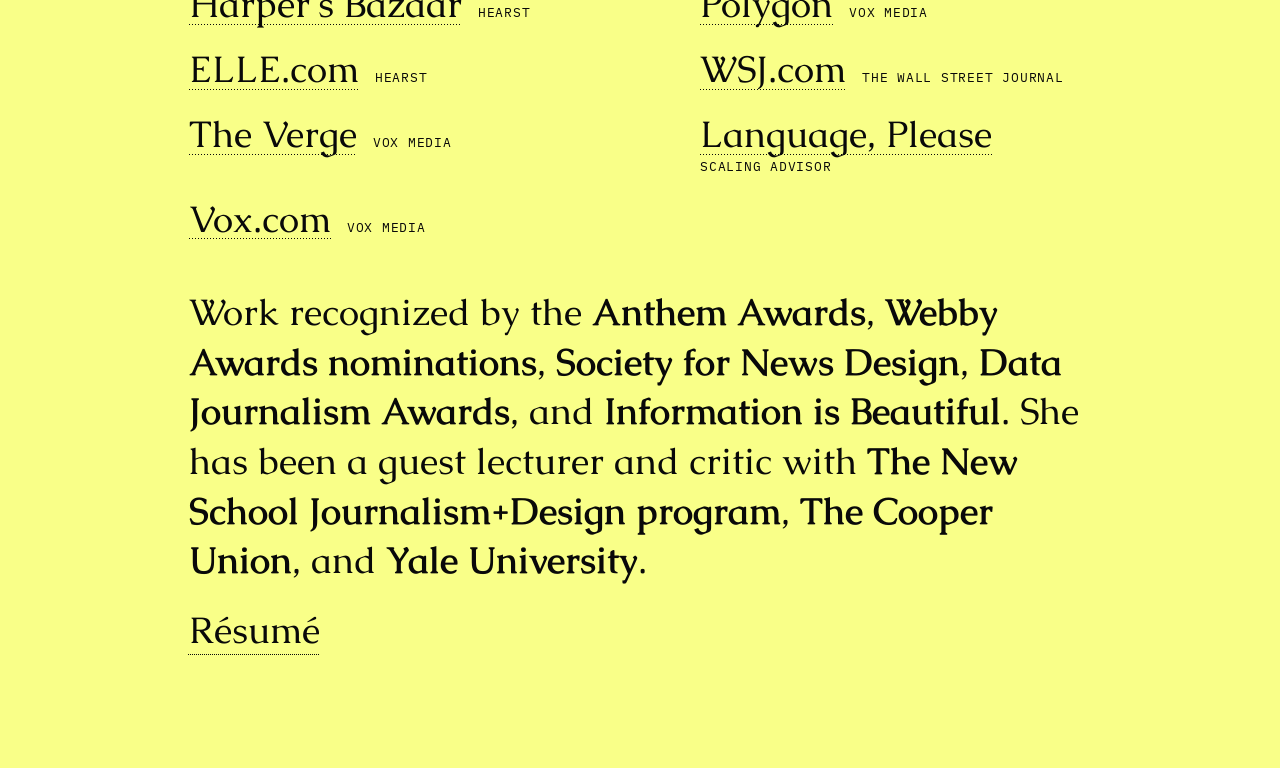
==== commit d8a1e673: "Combine About and Experience intro into one statement Merge the redundant About headline, Currently " ====
--- a/index.html
+++ b/index.html
@@ -31,14 +31,10 @@
     </main>
     <section class="about-placeholder" id="about" aria-labelledby="about-title">
       <p class="eyebrow">Laura is a</p>
-      <h1 id="about-title" class="description-large"><strong>Product design leader</strong> who (still) believes in leading with empathy, working with humans (and agents) to deliver value through systems, tools, and processes for users, audiences, and businesses.</h1>
+      <h1 id="about-title" class="description-large"><strong>Product design leader</strong> who (still) believes in leading with empathy, working with humans (and agents) to deliver value through strategic thinking and hands-on design, from B2B banking systems to global editorial products. Currently she’s defining Hearst Magazines’ agentic design processes.</h1>
     </section>
 
-    <section class="experience" aria-labelledby="experience-title">
-      <p class="eyebrow">Currently</p>
-      <p class="currently description-medium"><strong>Defining Hearst Magazines’ agentic design processes:</strong> designers as builders, review gates within loops, design constitution and skills to power code-first prototyping and agent-enabled innovation.</p>
-      <p class="eyebrow">Experience spanning</p>
-      <h2 id="experience-title" class="description-medium"><strong>Strategic and hands-on design</strong> across audience-experiences, platforms, and goal-oriented tooling, from B2B banking systems to global editorial products.</h2>
+    <section class="experience" aria-label="Experience">
       <div class="job-grid">
         <article class="job-card current-card"><p class="job-status current">Present</p><h3>Hearst Magazines</h3><p class="job-title">VP Product Design, Hearst Magazines</p></article>
         <article class="job-card"><p class="job-status">Prior</p><h3>Vox Media</h3><p class="job-title">Design Director<br>Principal Product Designer</p></article>
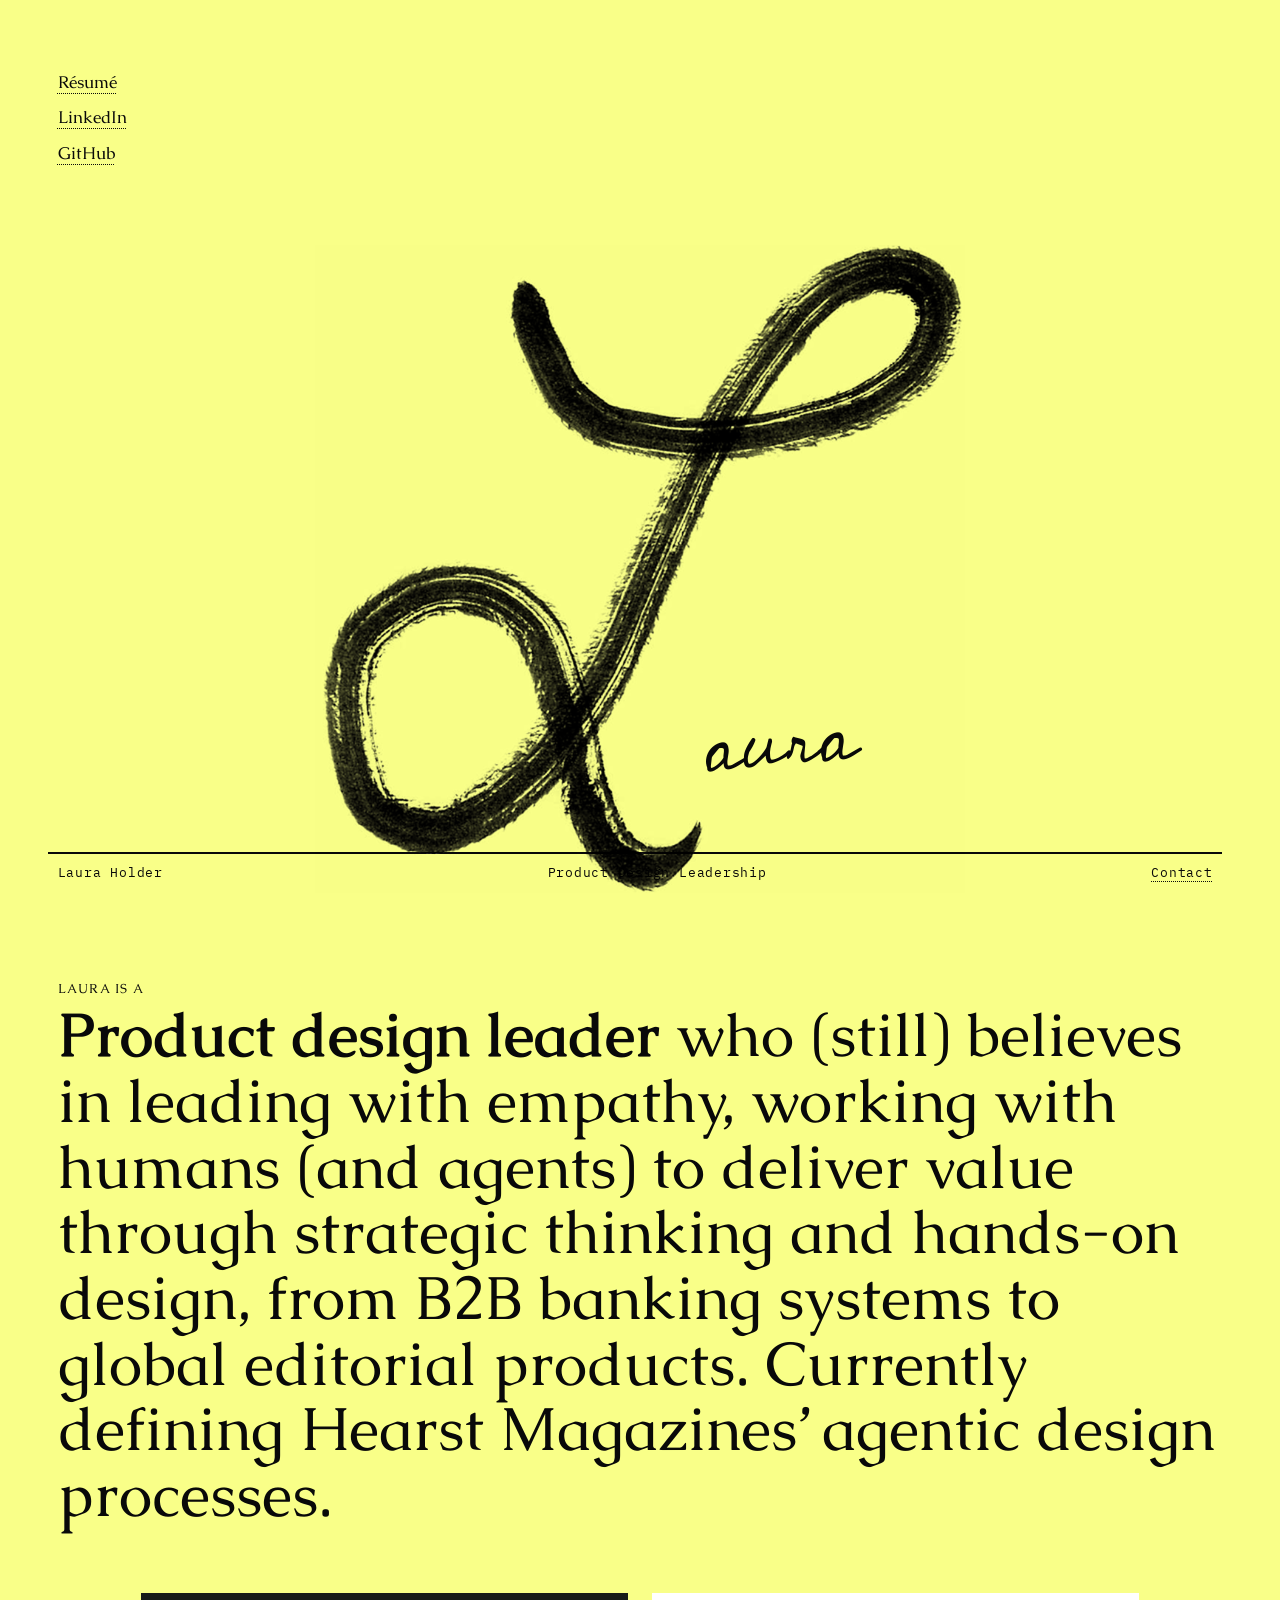
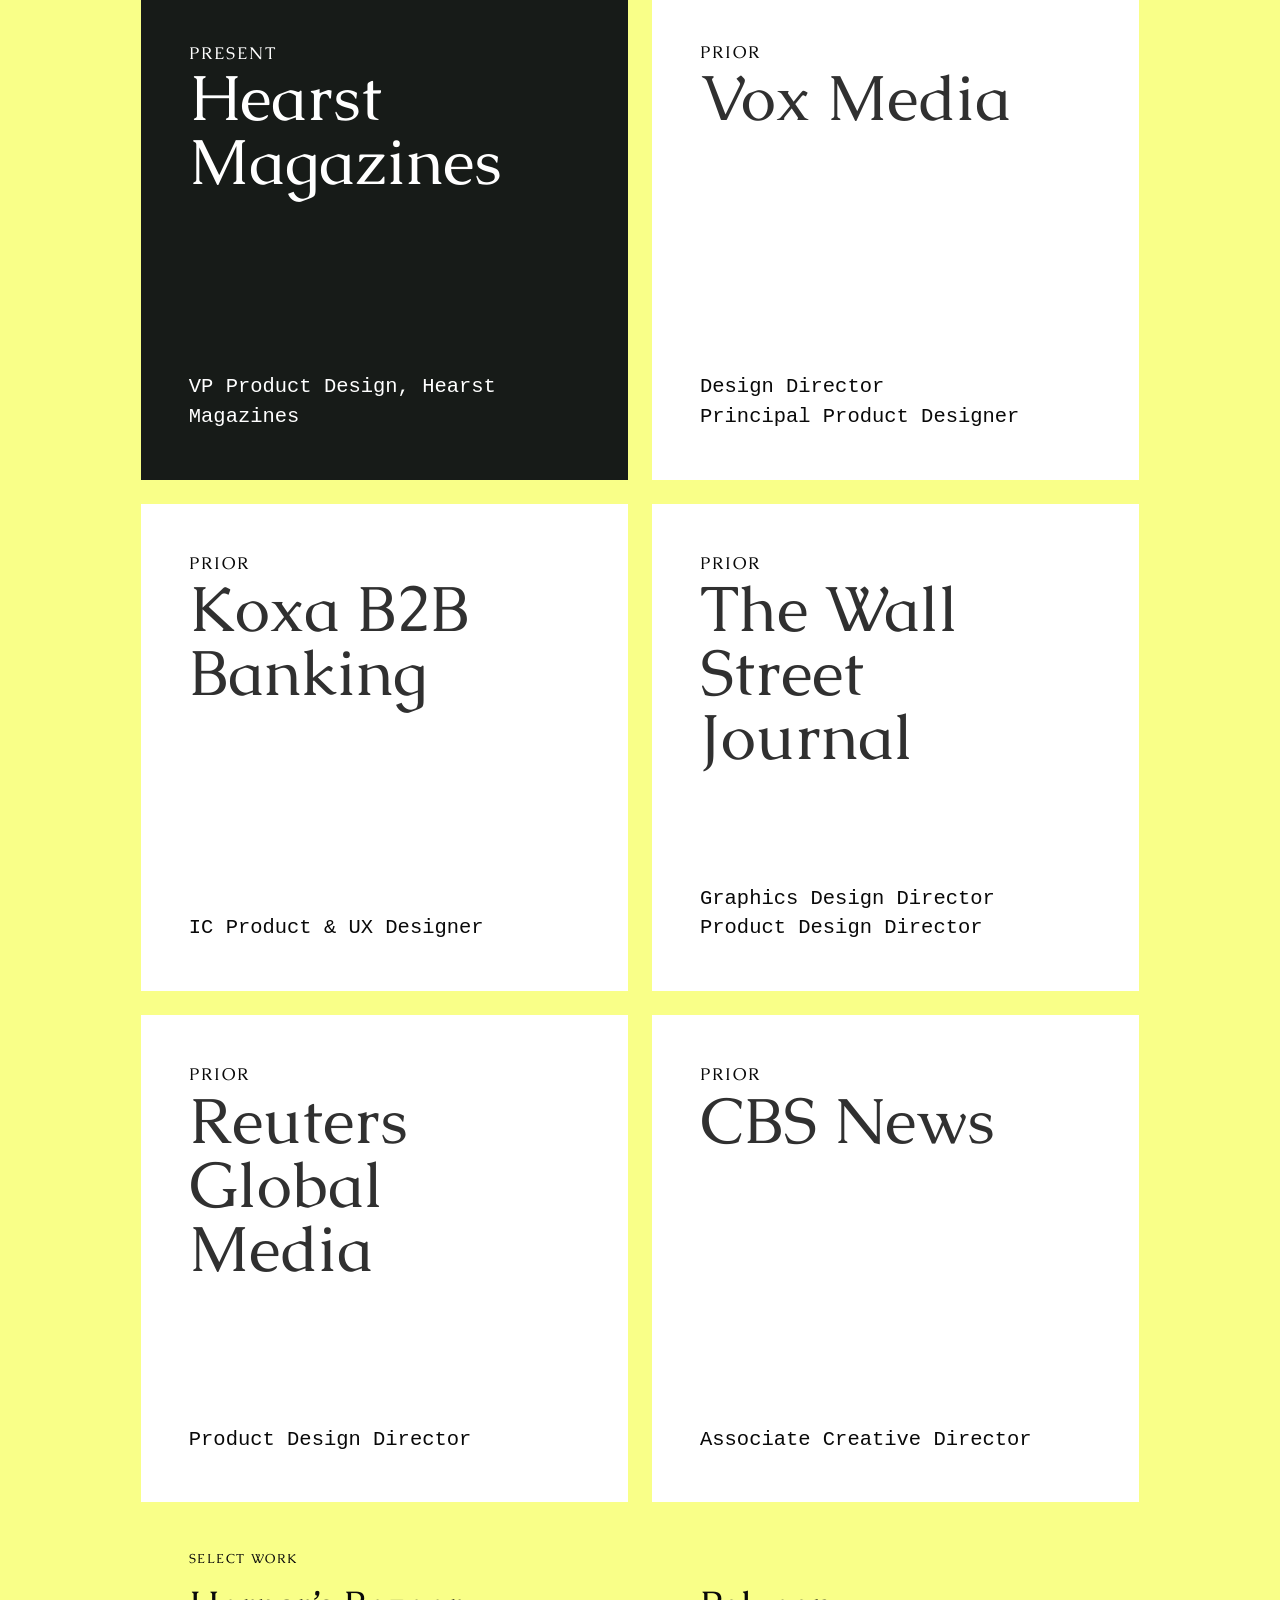
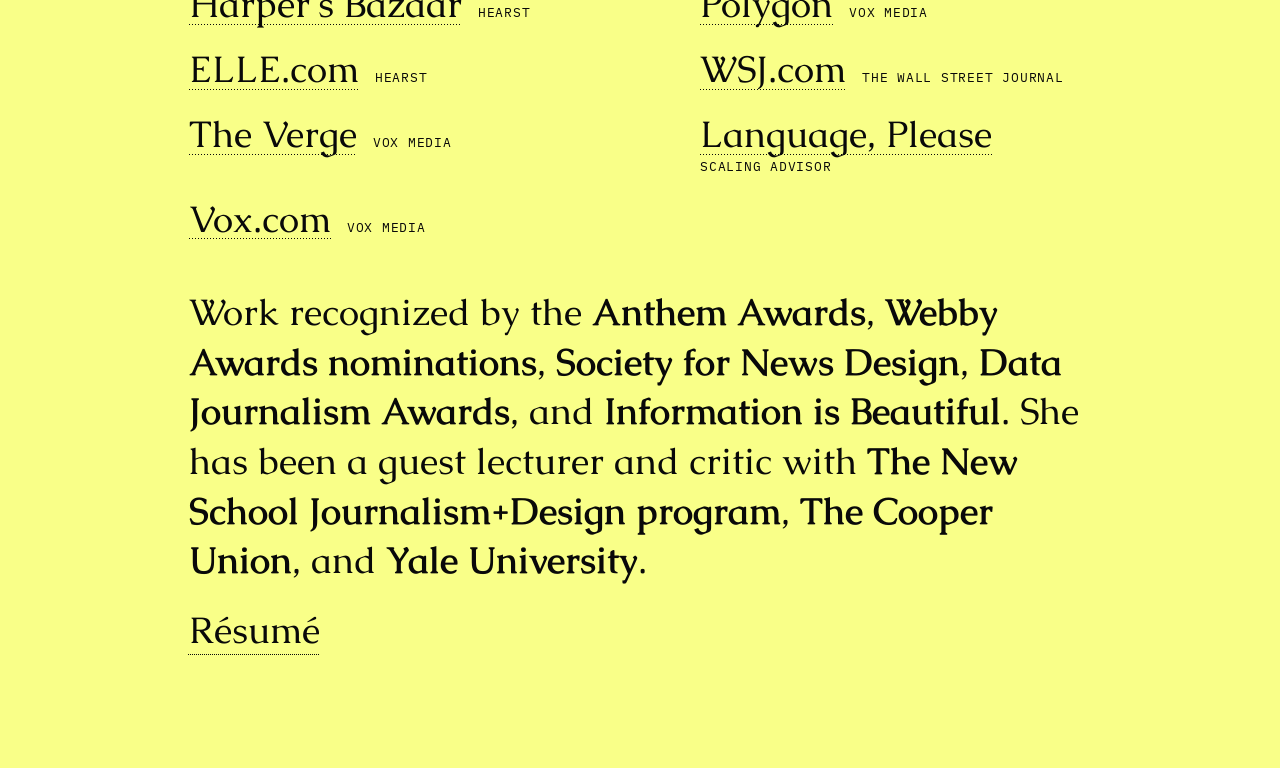
==== commit 09a4e3e5: "Remove "she's" from homepage intro sentence Co-Authored-By: Claude Opus 5.5 <noreply@anthropic.com> " ====
--- a/index.html
+++ b/index.html
@@ -31,7 +31,7 @@
     </main>
     <section class="about-placeholder" id="about" aria-labelledby="about-title">
       <p class="eyebrow">Laura is a</p>
-      <h1 id="about-title" class="description-large"><strong>Product design leader</strong> who (still) believes in leading with empathy, working with humans (and agents) to deliver value through strategic thinking and hands-on design, from B2B banking systems to global editorial products. Currently she’s defining Hearst Magazines’ agentic design processes.</h1>
+      <h1 id="about-title" class="description-large"><strong>Product design leader</strong> who (still) believes in leading with empathy, working with humans (and agents) to deliver value through strategic thinking and hands-on design, from B2B banking systems to global editorial products. Currently defining Hearst Magazines’ agentic design processes.</h1>
     </section>
 
     <section class="experience" aria-label="Experience">
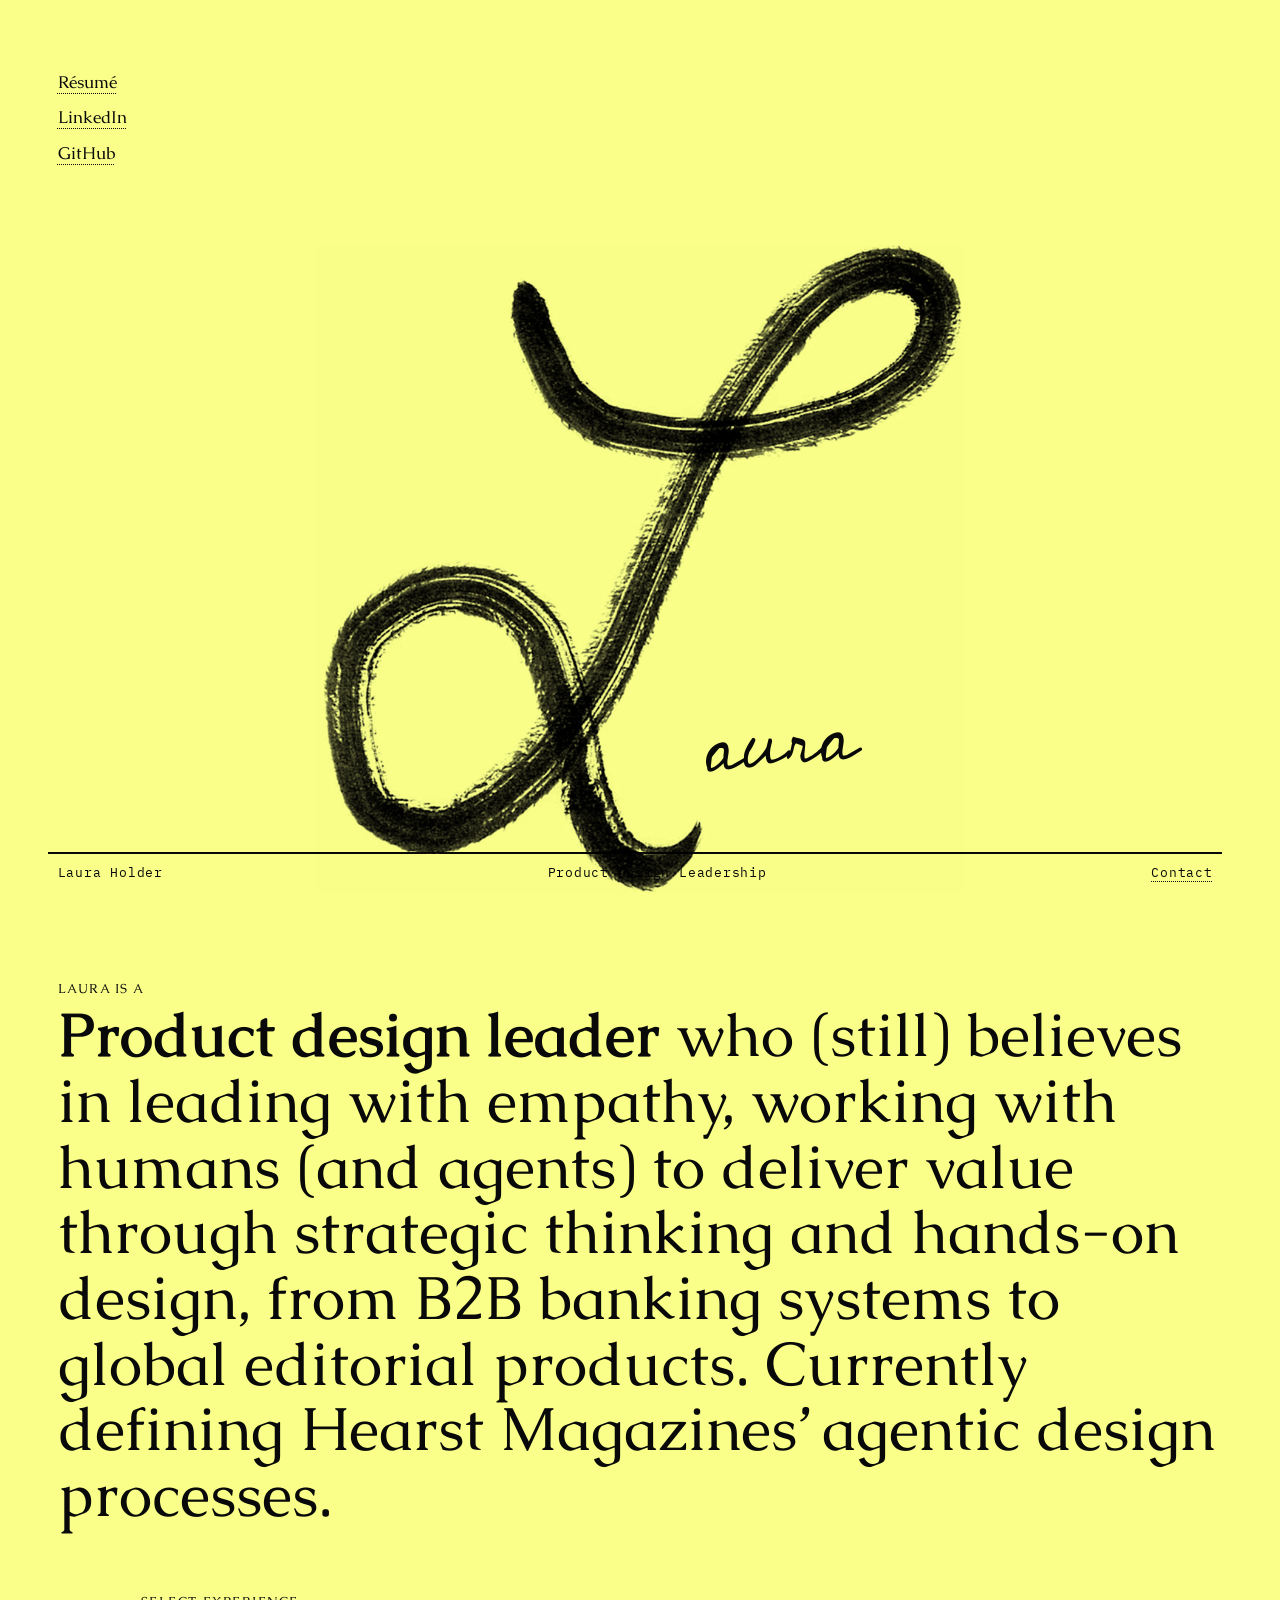
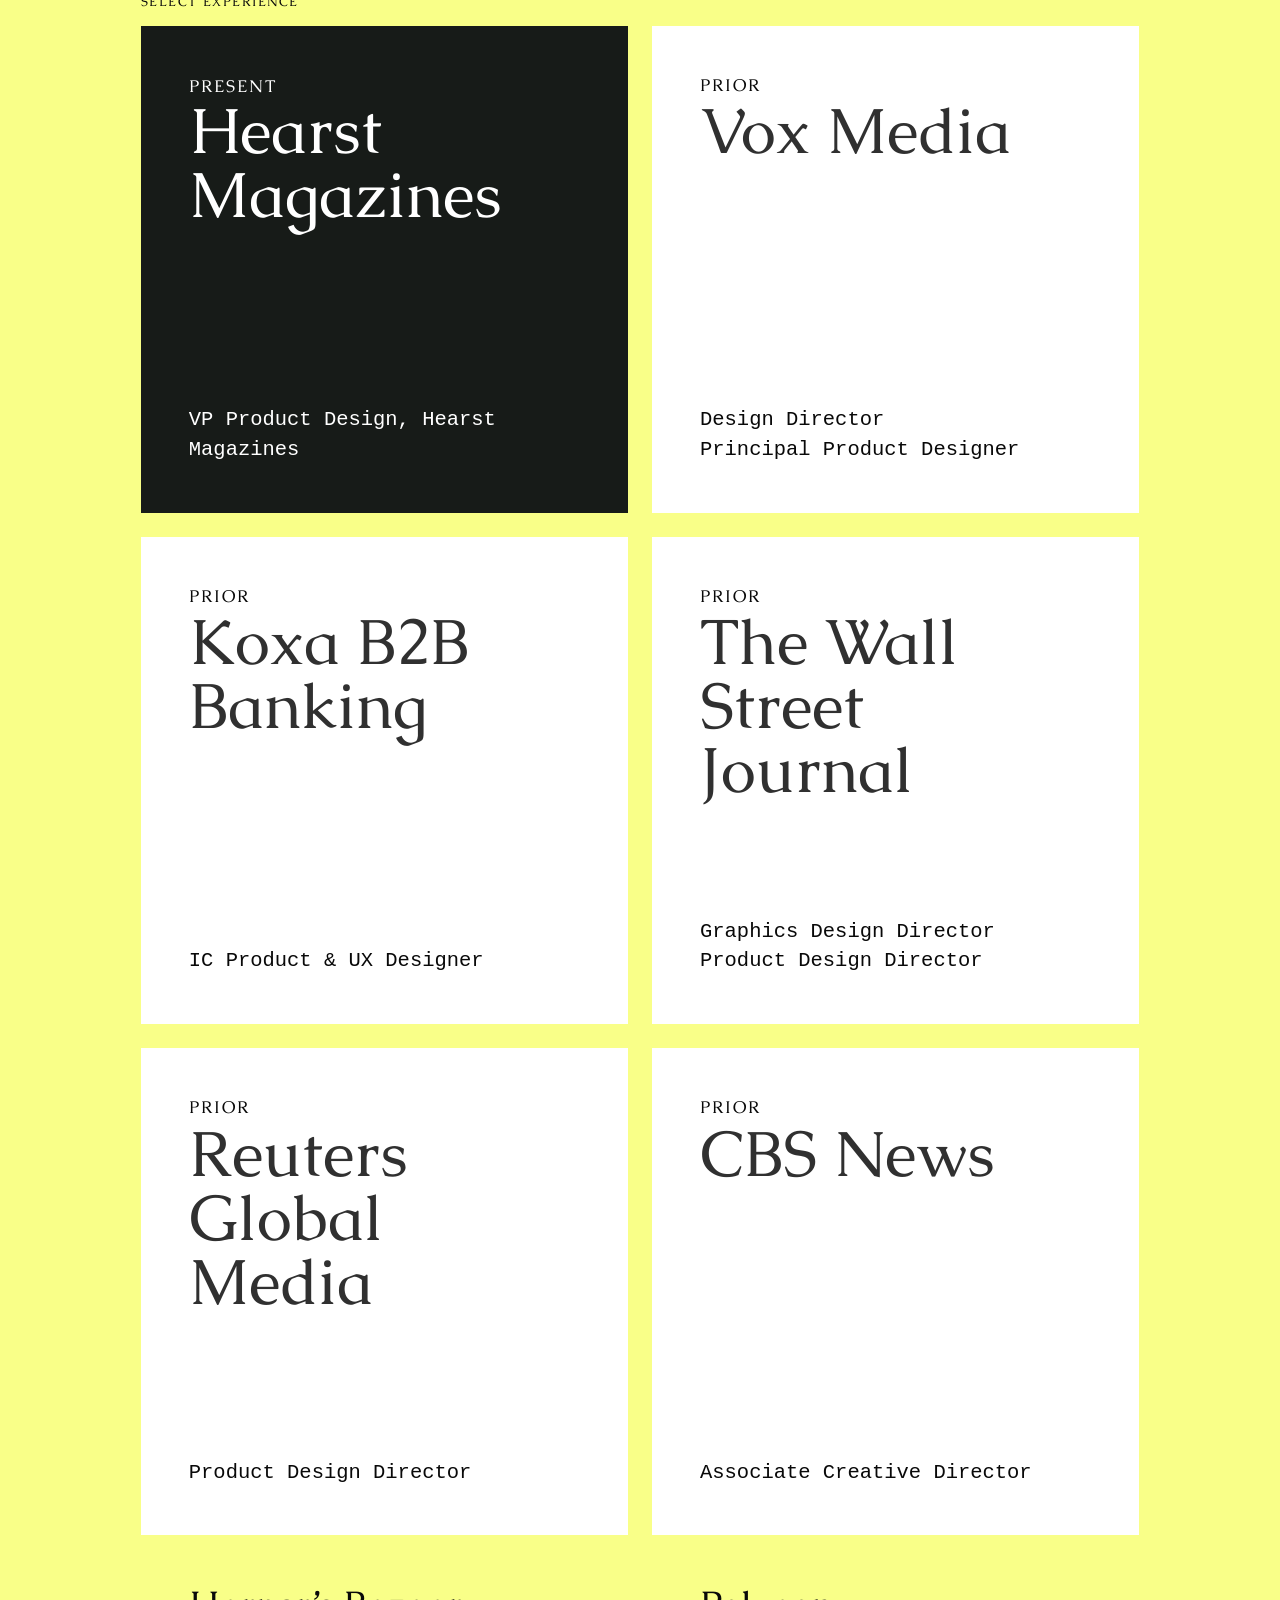
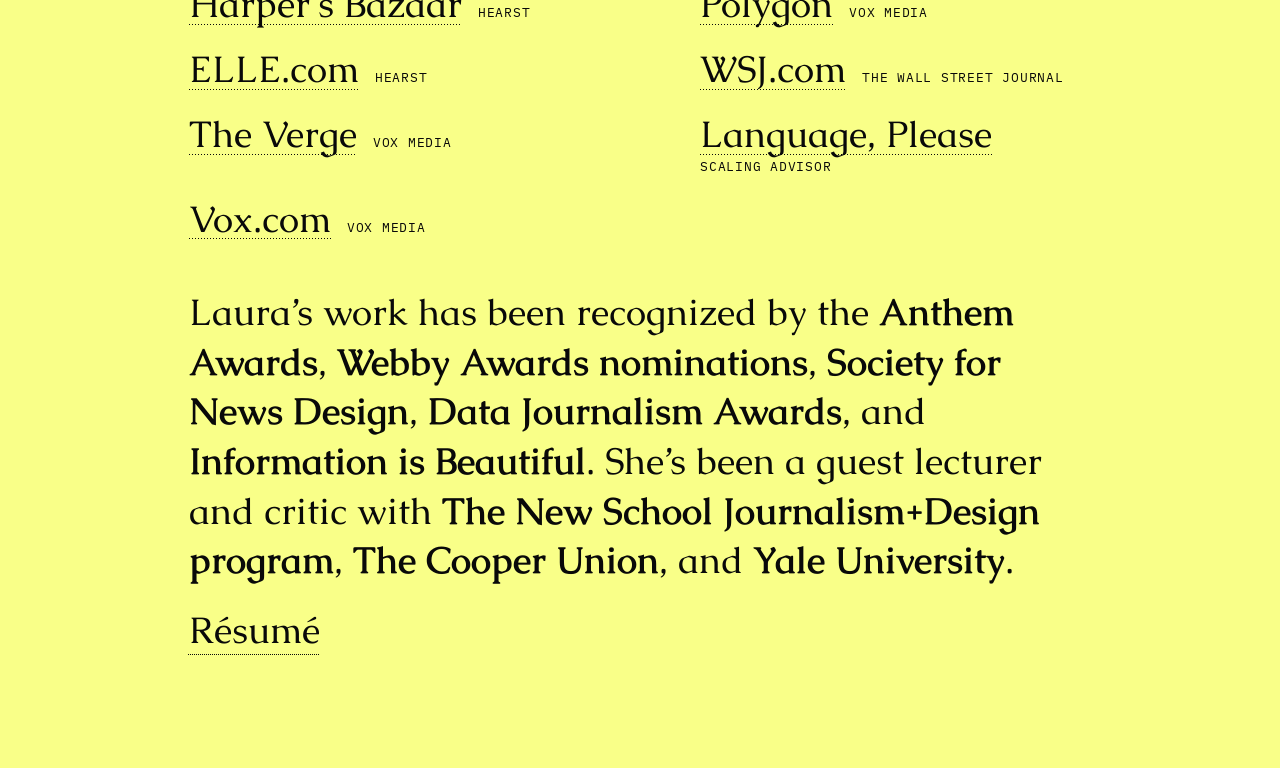
==== commit a92e4605: "Enlarge mobile aura, move experience label, tighten copy - Mobile: size and position the "aura" sign" ====
--- a/index.html
+++ b/index.html
@@ -9,7 +9,7 @@
     <link rel="preconnect" href="https://fonts.googleapis.com" />
     <link rel="preconnect" href="https://fonts.gstatic.com" crossorigin />
     <link href="https://fonts.googleapis.com/css2?family=Caudex:wght@400;700&family=Cedarville+Cursive&family=IBM+Plex+Mono:wght@400;500;600&display=swap" rel="stylesheet" />
-    <link rel="stylesheet" href="style.css?v=landing-vector-v41" />
+    <link rel="stylesheet" href="style.css?v=landing-vector-v42" />
   </head>
   <body>
     <main class="landing" id="home">
@@ -35,6 +35,7 @@
     </section>
 
     <section class="experience" aria-label="Experience">
+      <p class="eyebrow experience-label">Select experience</p>
       <div class="job-grid">
         <article class="job-card current-card"><p class="job-status current">Present</p><h3>Hearst Magazines</h3><p class="job-title">VP Product Design, Hearst Magazines</p></article>
         <article class="job-card"><p class="job-status">Prior</p><h3>Vox Media</h3><p class="job-title">Design Director<br>Principal Product Designer</p></article>
@@ -45,8 +46,7 @@
       </div>
     </section>
 
-    <section class="portfolio" id="work" aria-labelledby="work-title">
-      <p class="eyebrow" id="work-title">Select work</p>
+    <section class="portfolio" id="work" aria-label="Select work">
       <ul class="portfolio-list">
         <li><a href="https://www.harpersbazaar.com/" rel="noreferrer">Harper’s Bazaar</a><span class="portfolio-org">Hearst</span></li>
         <li><a href="https://www.elle.com/" rel="noreferrer">ELLE.com</a><span class="portfolio-org">Hearst</span></li>
@@ -56,7 +56,7 @@
         <li><a href="https://www.wsj.com/" rel="noreferrer">WSJ.com</a><span class="portfolio-org">The Wall Street Journal</span></li>
         <li><a href="https://languageplease.org/" rel="noreferrer">Language, Please</a><span class="portfolio-org">Scaling advisor</span></li>
       </ul>
-      <p class="recognition description-medium">Work recognized by the <strong>Anthem Awards</strong>, <strong>Webby Awards nominations</strong>, <strong>Society for News Design</strong>, <strong>Data Journalism Awards</strong>, and <strong>Information is Beautiful</strong>. She has been a guest lecturer and critic with <strong>The New School Journalism+Design program</strong>, <strong>The Cooper Union</strong>, and <strong>Yale University</strong>.</p>
+      <p class="recognition description-medium">Laura’s work has been recognized by the <strong>Anthem Awards</strong>, <strong>Webby Awards nominations</strong>, <strong>Society for News Design</strong>, <strong>Data Journalism Awards</strong>, and <strong>Information is Beautiful</strong>. She’s been a guest lecturer and critic with <strong>The New School Journalism+Design program</strong>, <strong>The Cooper Union</strong>, and <strong>Yale University</strong>.</p>
       <p class="resume-link description-medium"><a href="resume.html">Résumé</a></p>
     </section>
 
--- a/style.css
+++ b/style.css
@@ -49,6 +49,7 @@
 .description-large { font-size: var(--text-description-large); line-height: 1.08; }
 .description-medium { font-size: var(--text-description-medium); line-height: 1.35; }
 .experience { padding: 2rem var(--page-gutter) 3rem; background: var(--acid); }
+.experience-label { margin: 0 0 1rem; }
 /* Cards inset to ~78% of the viewport and centered (per desktop mock); on phones this lines up with the indented text column. */
 .job-grid { display: grid; grid-template-columns: 1fr; gap: 1rem; width: 78vw; max-width: 100%; margin-inline: auto; }
 .job-card { display: grid; grid-template-rows: auto 1fr auto; aspect-ratio: 1; min-height: 0; padding: 1.5rem; background: #fff; }
@@ -83,7 +84,7 @@
 .contact-status { margin: 0; font-size: 0.9rem; }
 
 .portfolio { padding: 0 var(--page-gutter) 7rem; background: var(--acid); }
-.portfolio-list { display: grid; gap: 1.4rem; margin: 1rem 0 0; padding: 0; list-style: none; }
+.portfolio-list { display: grid; gap: 1.4rem; margin: 0; padding: 0; list-style: none; }
 .portfolio-list li { display: flex; flex-wrap: wrap; align-items: baseline; column-gap: 1rem; row-gap: .2rem; }
 /* Drawn underline: 1px dots with 2px gaps (native dotted can't be spaced). 1.22em = Caudex baseline (.92em) + former .3em offset; raised 4px. */
 .portfolio-list a { display: inline-block; padding-bottom: .1em; margin-bottom: -.1em; font-size: var(--text-description-medium); line-height: 1.15; text-decoration: none; background: linear-gradient(to right, currentColor 1px, transparent 1px) 0 calc(1.22em - 4px) / 3px 1px repeat-x; }
@@ -98,11 +99,13 @@
   .mark { width: 100vw; left: 47%; bottom: 9%; transform: translateX(-47%); }
   .signature { left: 56%; bottom: 16%; }
   .job-grid { grid-template-columns: repeat(2, 1fr); }
+  /* Label sits on the left edge of the centered 78vw card grid: (100vw - 2 gutters - 78vw) / 2 = 11vw - gutter. */
+  .experience-label { margin-left: calc(11vw - var(--page-gutter)); }
 }
 
 /* Tablet: indent Select work (label + links) to the left job card's text: centered 78vw grid (11vw inset) + 1.5rem card padding. */
 @media (min-width: 600px) and (max-width: 899px) {
-  .portfolio > .eyebrow, .portfolio-list { margin-left: calc(11vw + 1.5rem - var(--page-gutter)); }
+  .portfolio-list { margin-left: calc(11vw + 1.5rem - var(--page-gutter)); }
   .recognition, .resume-link { margin-inline: calc(11vw + 1.5rem - var(--page-gutter)); }
 }
 
@@ -115,8 +118,7 @@
      Same width, centering, gap and inner padding as .job-grid/.job-card so each column's text lines up with the card text above. */
   .portfolio-list { width: 78vw; max-width: 100%; margin-inline: auto; grid-template-columns: 1fr 1fr; grid-template-rows: repeat(4, auto); grid-auto-flow: column; column-gap: 1.5rem; }
   .portfolio-list li { padding-inline: 3rem; }
-  /* Label and recognition text share the job cards' inner text margins: left card text to right card text. */
-  .portfolio > .eyebrow { margin-left: calc(11vw + 3rem - var(--page-gutter)); }
+  /* Recognition text shares the job cards' inner text margins: left card text to right card text. */
   .recognition, .resume-link { margin-inline: calc(11vw + 3rem - var(--page-gutter)); }
   .job-card { padding: 3rem; }
   .job-card .job-title { font-size: clamp(1.1rem, 1.6vw, 1.5rem); line-height: 1.45; }
@@ -131,7 +133,8 @@
   .landing { min-height: min(100svh, 184vw); }
   /* Sit the L (and its signature) higher, just under the nav, per mobile mock. */
   .mark { bottom: 18%; }
-  .signature { bottom: 22%; }
+  /* Signature matches the desktop (1440px) proportions to the L: font is 9.5% of the L's width (124vw), and the box sits 59.5% across the L and 13.3vw above its bottom edge (18% = the L's bottom). */
+  .signature { left: 62.5%; bottom: calc(18% + 13.3vw); font-size: 11.8vw; }
   /* Footer text shrinks on narrow phones so both mono labels (37 chars at ~0.6em + 1rem gap) stay inside the guide. */
   .landing-footer { gap: 1rem; padding-right: 0; font-size: min(0.85rem, calc((100vw - 2 * var(--page-gutter) - 1rem) / 22.6)); }
   .landing-footer::before { left: 0; }
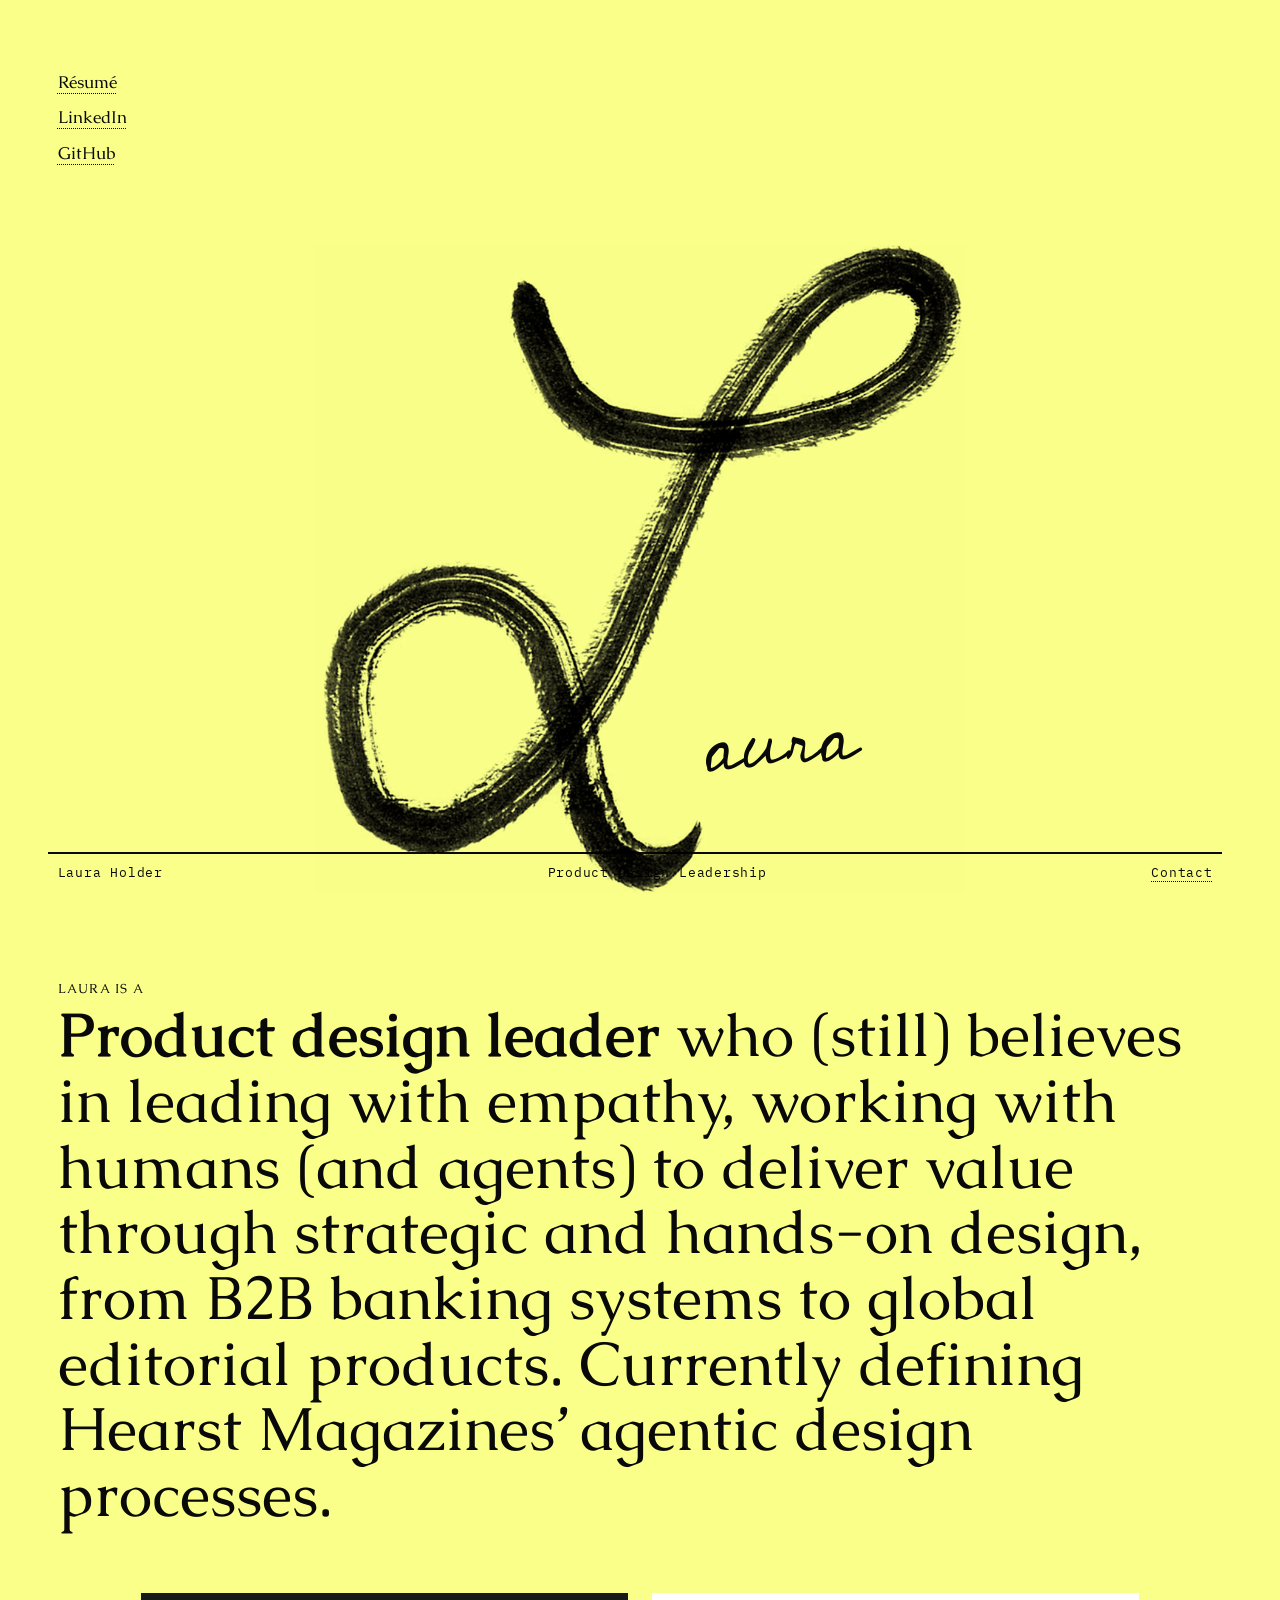
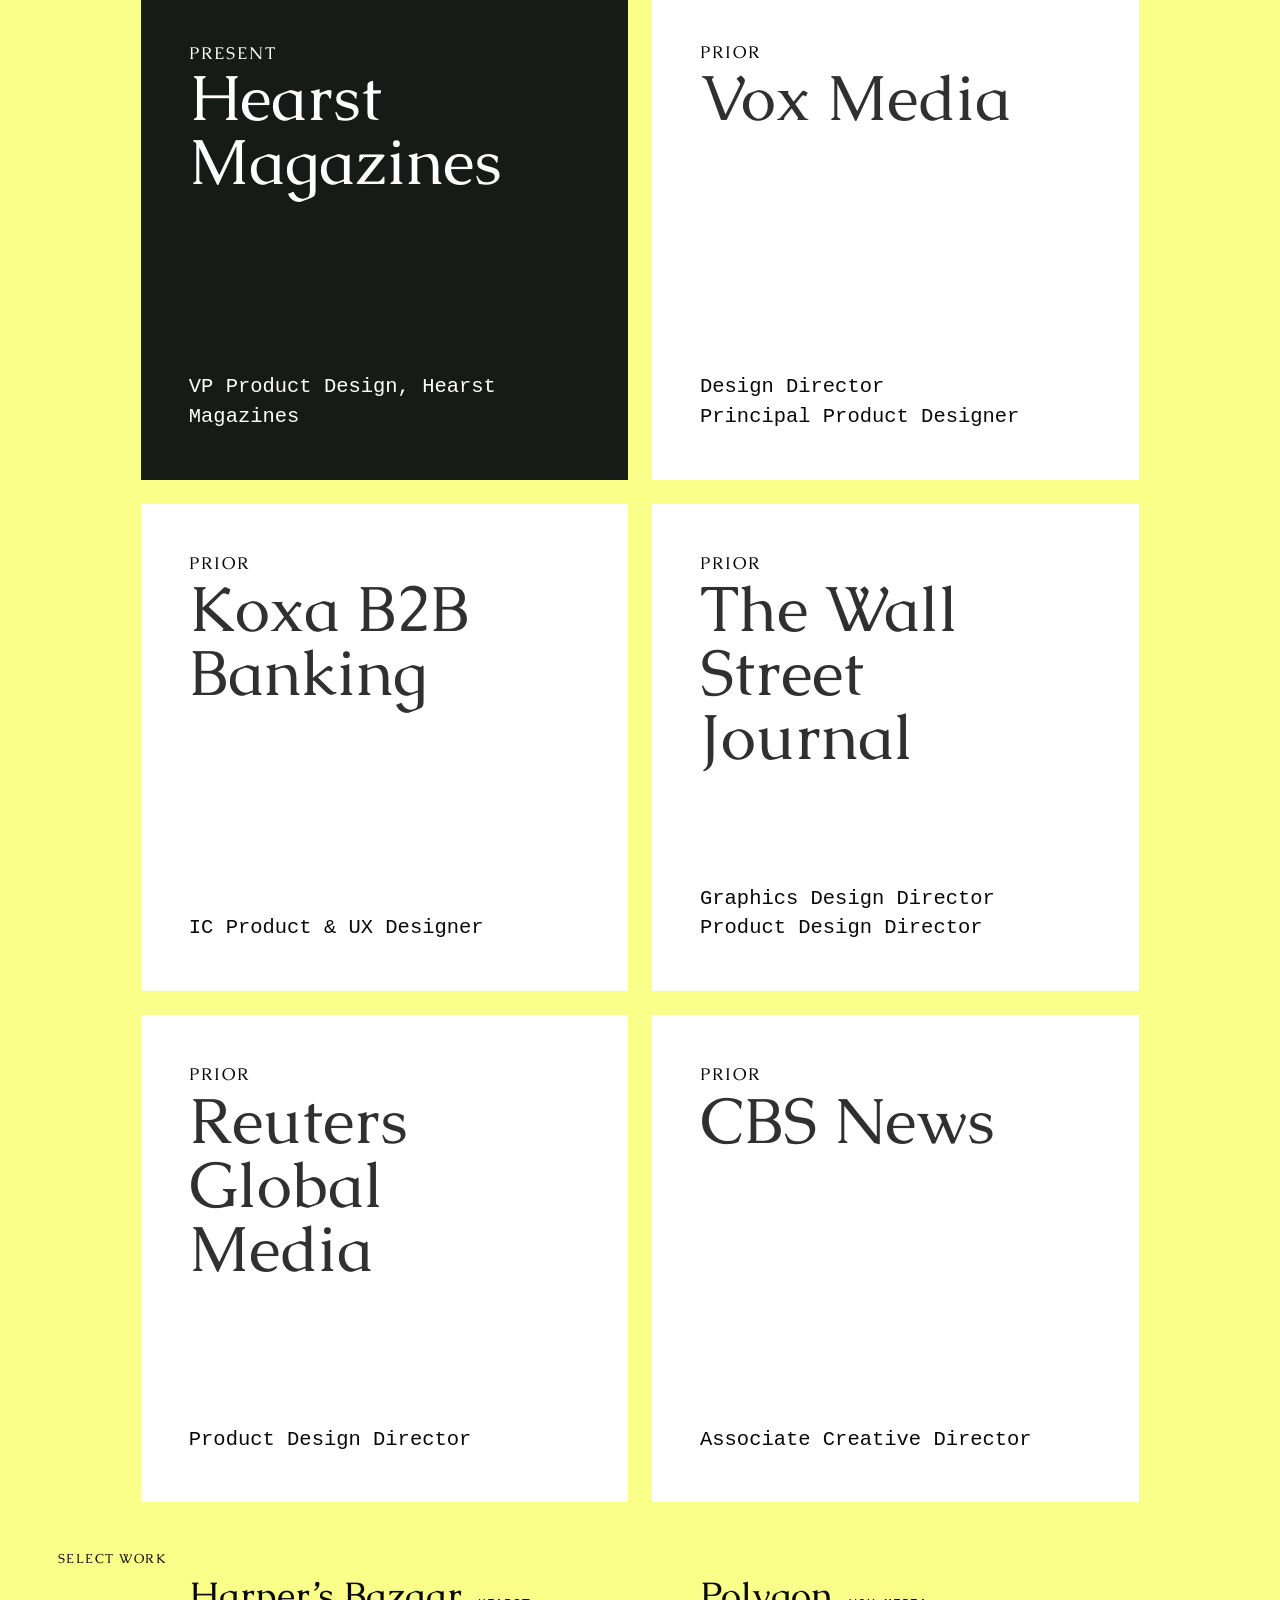
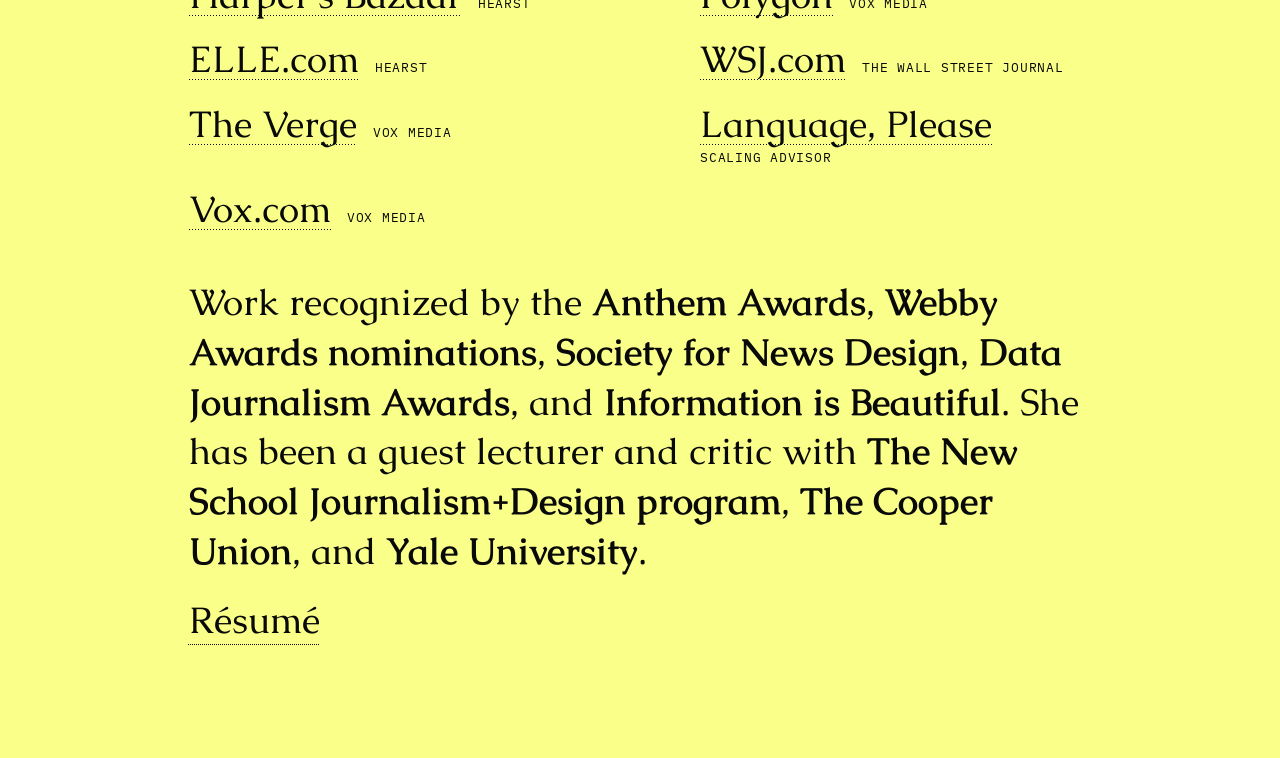
==== commit 4dea22c3: "Tighten homepage intro: "strategic and hands-on design" Co-Authored-By: Claude Opus 5.5 <noreply@ant" ====
--- a/index.html
+++ b/index.html
@@ -9,7 +9,7 @@
     <link rel="preconnect" href="https://fonts.googleapis.com" />
     <link rel="preconnect" href="https://fonts.gstatic.com" crossorigin />
     <link href="https://fonts.googleapis.com/css2?family=Caudex:wght@400;700&family=Cedarville+Cursive&family=IBM+Plex+Mono:wght@400;500;600&display=swap" rel="stylesheet" />
-    <link rel="stylesheet" href="style.css?v=landing-vector-v42" />
+    <link rel="stylesheet" href="style.css?v=landing-vector-v41" />
   </head>
   <body>
     <main class="landing" id="home">
@@ -31,11 +31,10 @@
     </main>
     <section class="about-placeholder" id="about" aria-labelledby="about-title">
       <p class="eyebrow">Laura is a</p>
-      <h1 id="about-title" class="description-large"><strong>Product design leader</strong> who (still) believes in leading with empathy, working with humans (and agents) to deliver value through strategic thinking and hands-on design, from B2B banking systems to global editorial products. Currently defining Hearst Magazines’ agentic design processes.</h1>
+      <h1 id="about-title" class="description-large"><strong>Product design leader</strong> who (still) believes in leading with empathy, working with humans (and agents) to deliver value through strategic and hands-on design, from B2B banking systems to global editorial products. Currently defining Hearst Magazines’ agentic design processes.</h1>
     </section>
 
     <section class="experience" aria-label="Experience">
-      <p class="eyebrow experience-label">Select experience</p>
       <div class="job-grid">
         <article class="job-card current-card"><p class="job-status current">Present</p><h3>Hearst Magazines</h3><p class="job-title">VP Product Design, Hearst Magazines</p></article>
         <article class="job-card"><p class="job-status">Prior</p><h3>Vox Media</h3><p class="job-title">Design Director<br>Principal Product Designer</p></article>
@@ -46,7 +45,8 @@
       </div>
     </section>
 
-    <section class="portfolio" id="work" aria-label="Select work">
+    <section class="portfolio" id="work" aria-labelledby="work-title">
+      <p class="eyebrow" id="work-title">Select work</p>
       <ul class="portfolio-list">
         <li><a href="https://www.harpersbazaar.com/" rel="noreferrer">Harper’s Bazaar</a><span class="portfolio-org">Hearst</span></li>
         <li><a href="https://www.elle.com/" rel="noreferrer">ELLE.com</a><span class="portfolio-org">Hearst</span></li>
@@ -56,7 +56,7 @@
         <li><a href="https://www.wsj.com/" rel="noreferrer">WSJ.com</a><span class="portfolio-org">The Wall Street Journal</span></li>
         <li><a href="https://languageplease.org/" rel="noreferrer">Language, Please</a><span class="portfolio-org">Scaling advisor</span></li>
       </ul>
-      <p class="recognition description-medium">Laura’s work has been recognized by the <strong>Anthem Awards</strong>, <strong>Webby Awards nominations</strong>, <strong>Society for News Design</strong>, <strong>Data Journalism Awards</strong>, and <strong>Information is Beautiful</strong>. She’s been a guest lecturer and critic with <strong>The New School Journalism+Design program</strong>, <strong>The Cooper Union</strong>, and <strong>Yale University</strong>.</p>
+      <p class="recognition description-medium">Work recognized by the <strong>Anthem Awards</strong>, <strong>Webby Awards nominations</strong>, <strong>Society for News Design</strong>, <strong>Data Journalism Awards</strong>, and <strong>Information is Beautiful</strong>. She has been a guest lecturer and critic with <strong>The New School Journalism+Design program</strong>, <strong>The Cooper Union</strong>, and <strong>Yale University</strong>.</p>
       <p class="resume-link description-medium"><a href="resume.html">Résumé</a></p>
     </section>
 
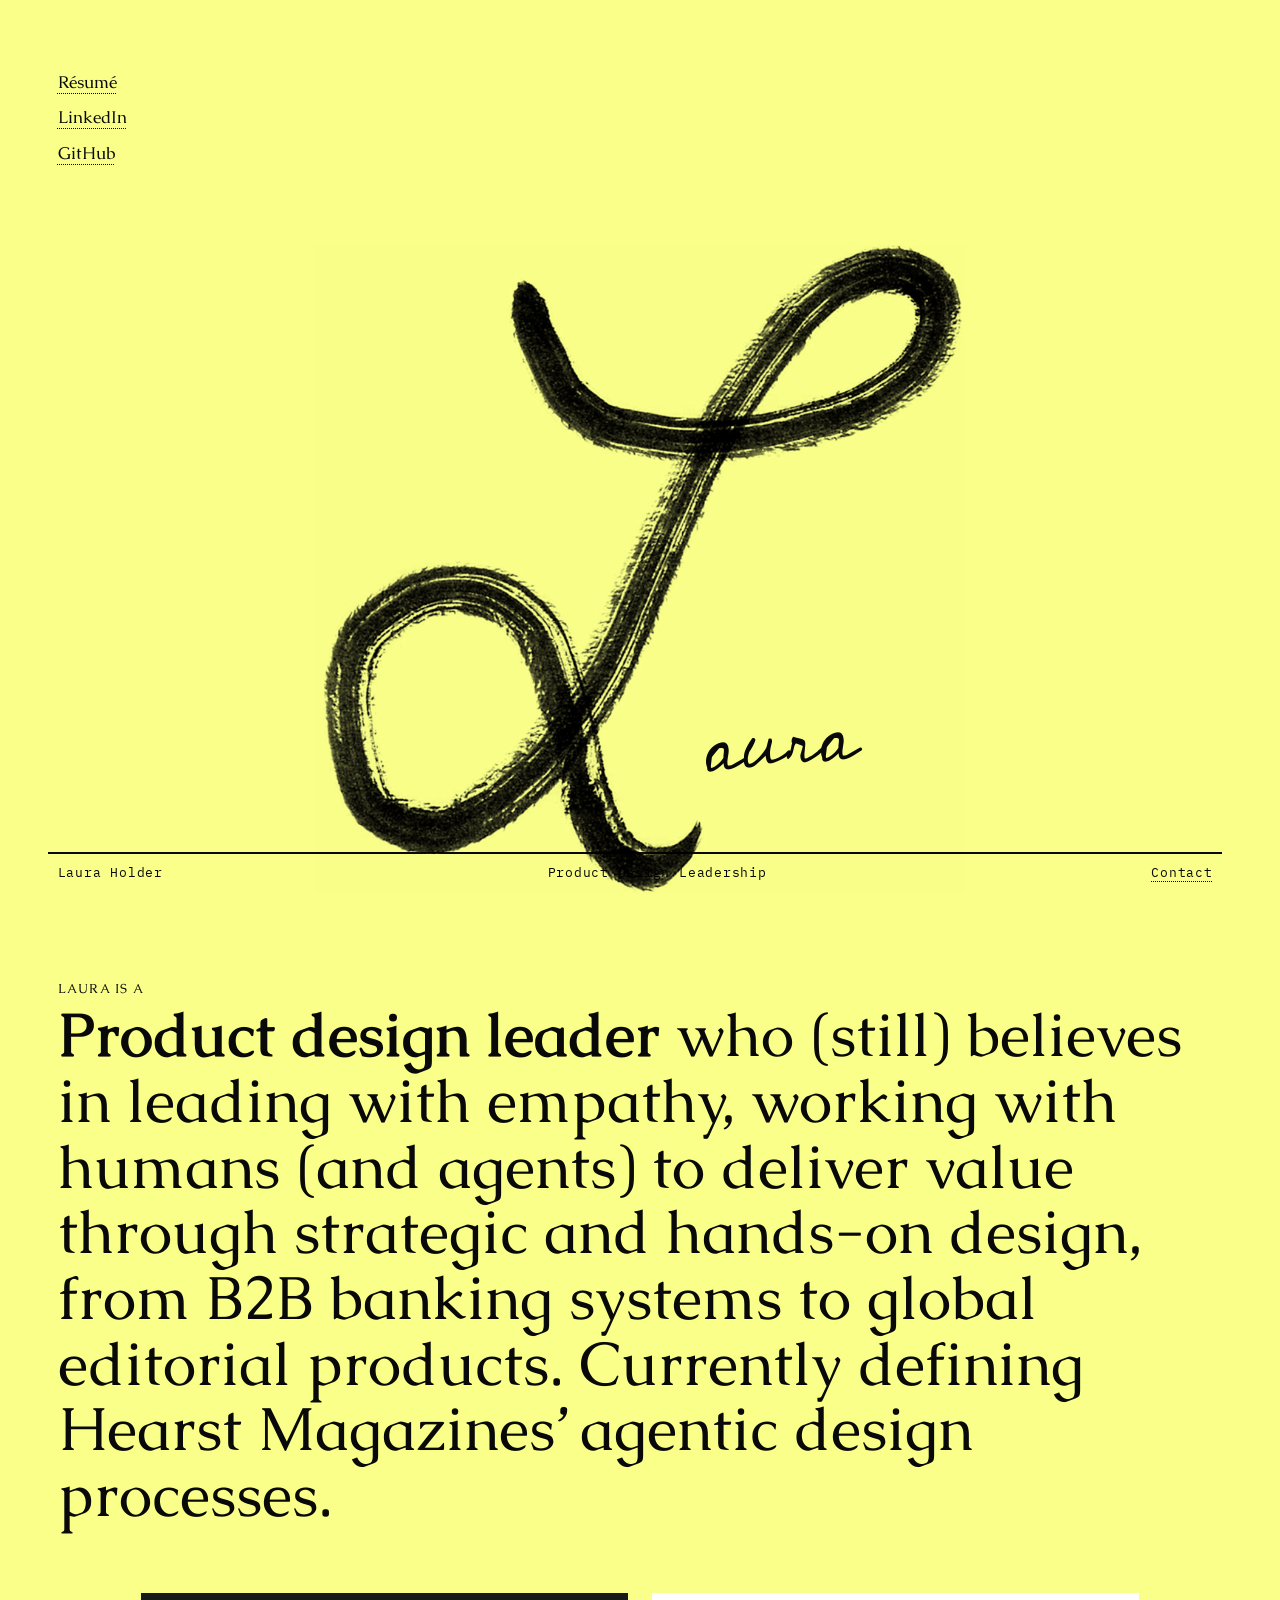
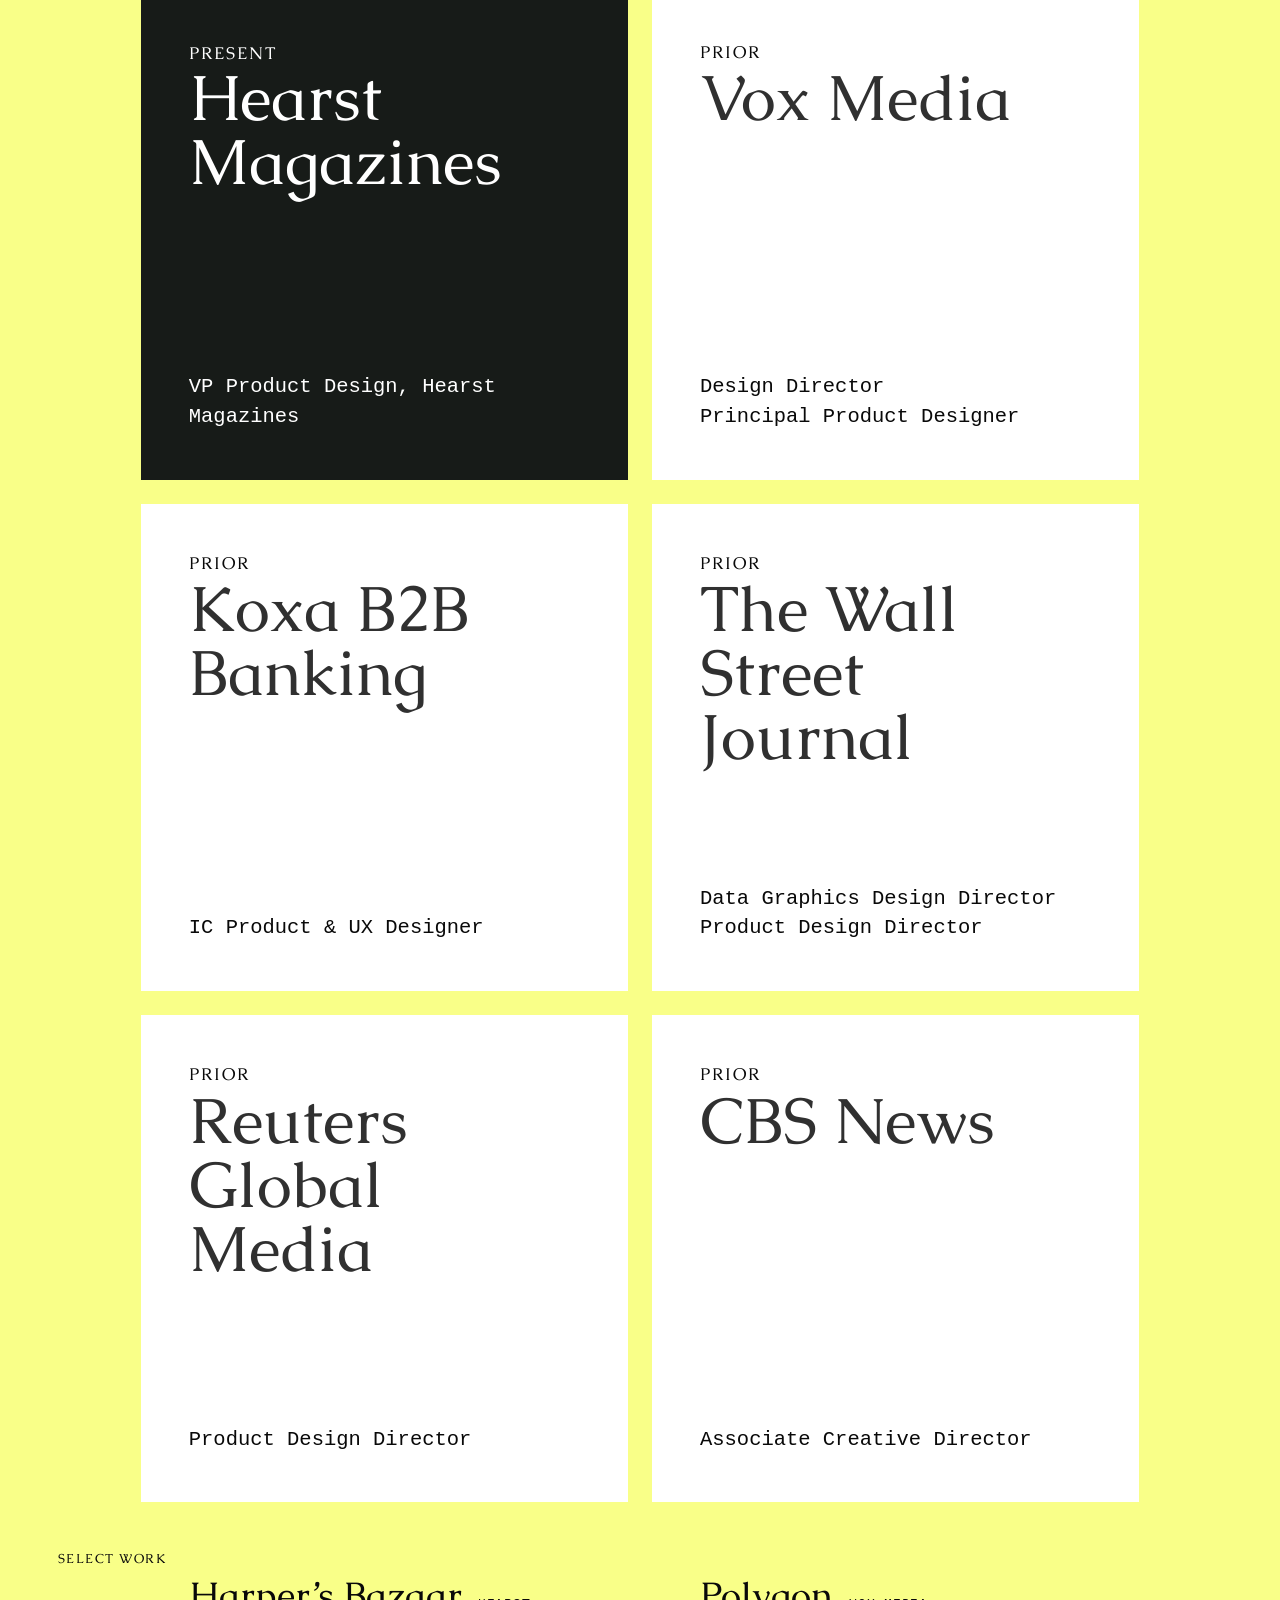
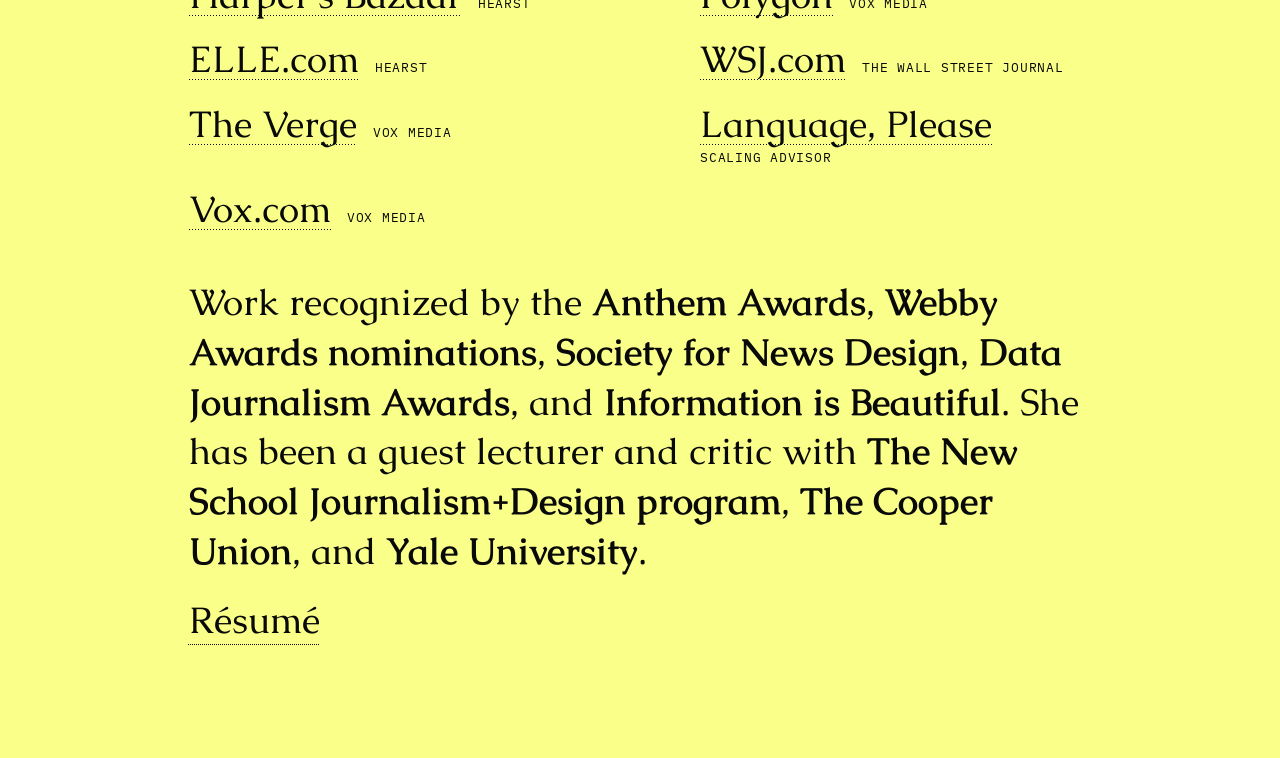
==== commit 86393495: "Update WSJ job card title to Data Graphics Design Director Co-Authored-By: Claude Opus 5.5 <noreply@" ====
--- a/index.html
+++ b/index.html
@@ -39,7 +39,7 @@
         <article class="job-card current-card"><p class="job-status current">Present</p><h3>Hearst Magazines</h3><p class="job-title">VP Product Design, Hearst Magazines</p></article>
         <article class="job-card"><p class="job-status">Prior</p><h3>Vox Media</h3><p class="job-title">Design Director<br>Principal Product Designer</p></article>
         <article class="job-card"><p class="job-status">Prior</p><h3>Koxa B2B Banking</h3><p class="job-title">IC Product & UX Designer</p></article>
-        <article class="job-card"><p class="job-status">Prior</p><h3>The Wall Street Journal</h3><p class="job-title">Graphics Design Director<br>Product Design Director</p></article>
+        <article class="job-card"><p class="job-status">Prior</p><h3>The Wall Street Journal</h3><p class="job-title">Data Graphics Design Director<br>Product Design Director</p></article>
         <article class="job-card"><p class="job-status">Prior</p><h3>Reuters Global Media</h3><p class="job-title">Product Design Director</p></article>
         <article class="job-card"><p class="job-status">Prior</p><h3>CBS News</h3><p class="job-title">Associate Creative Director</p></article>
       </div>
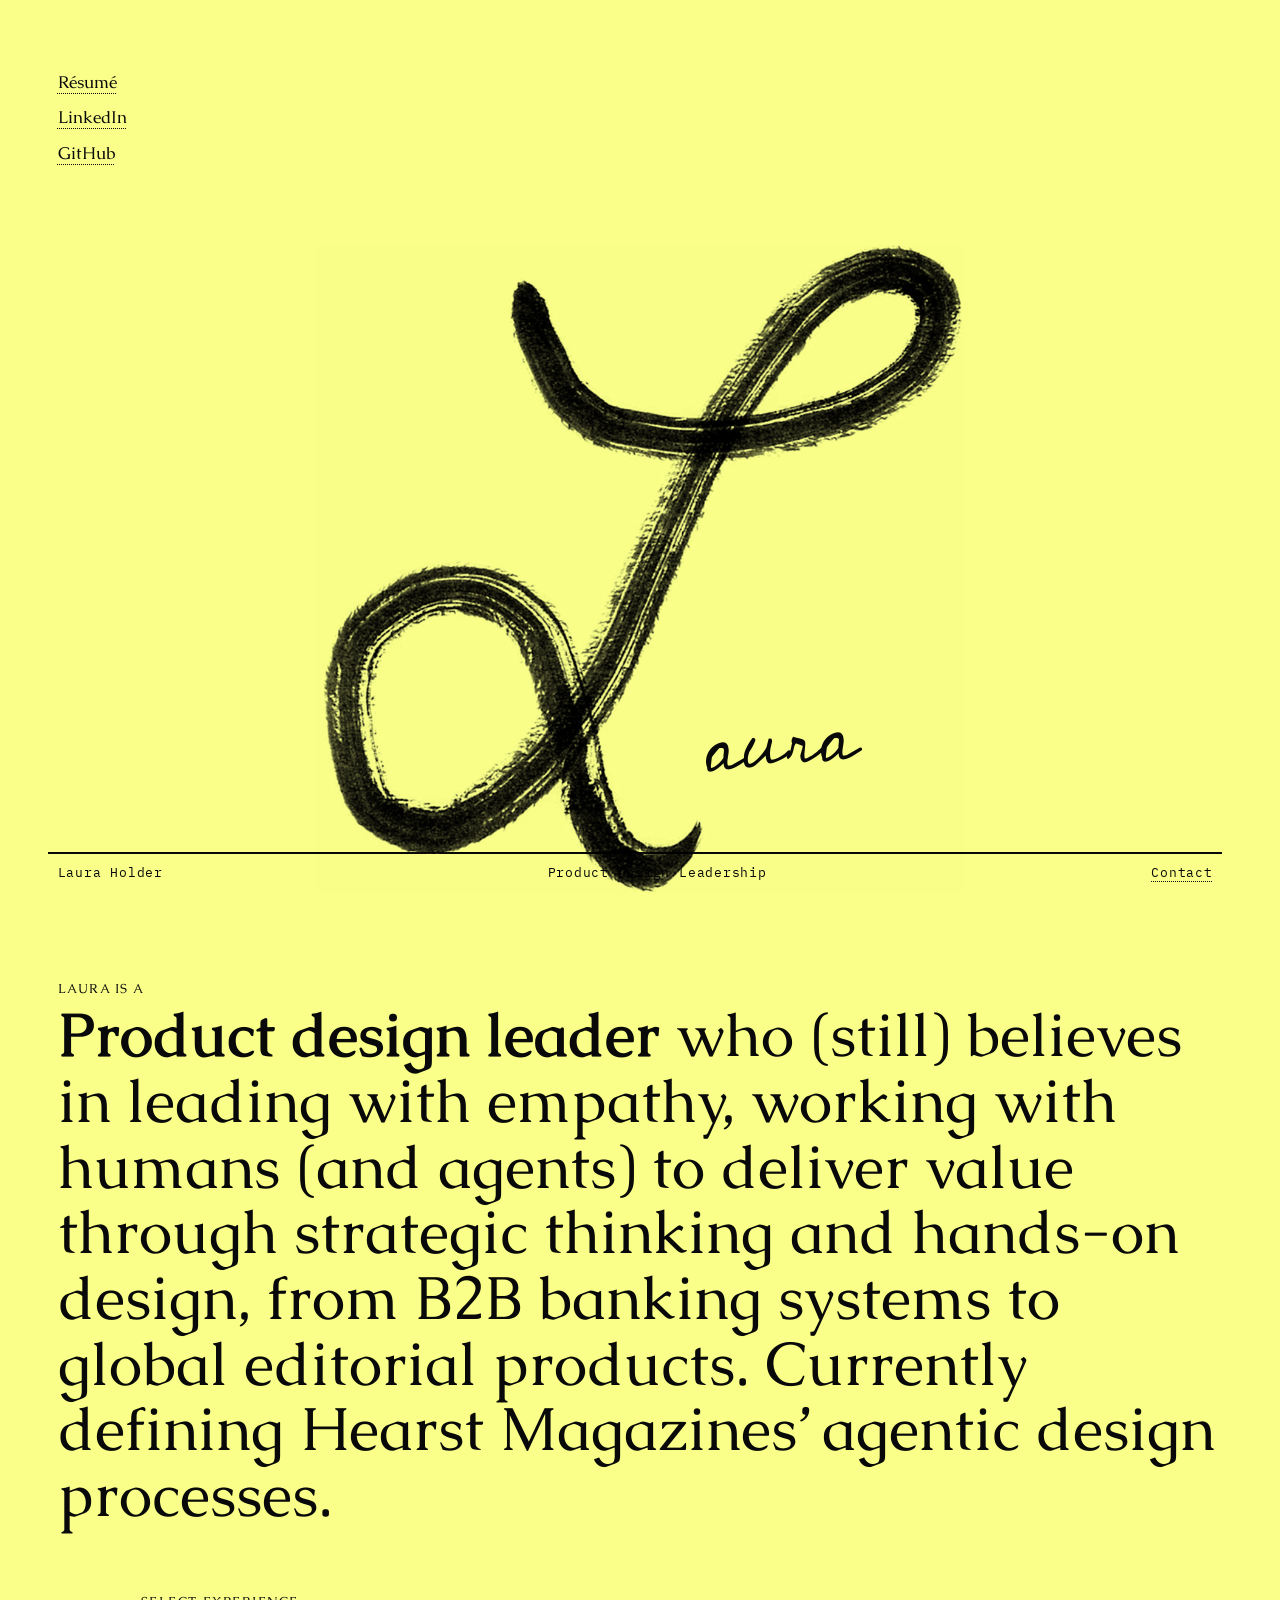
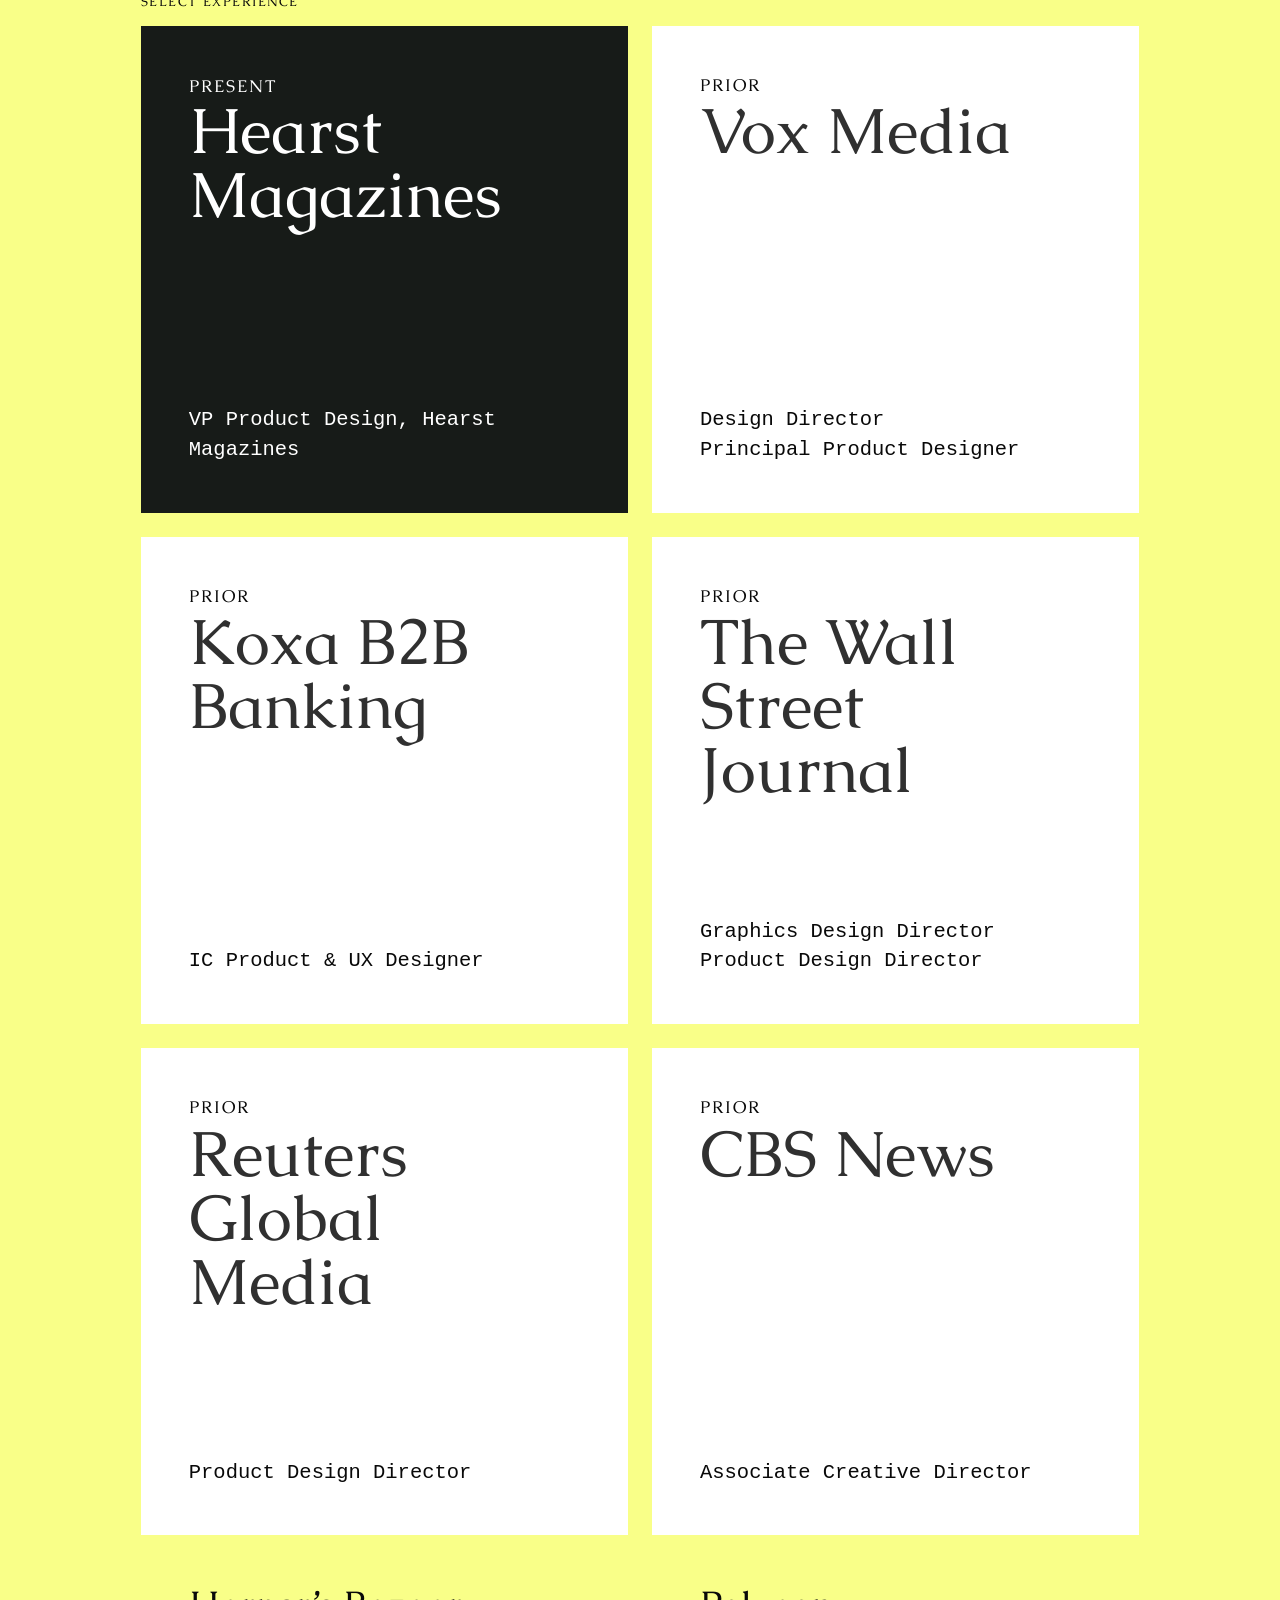
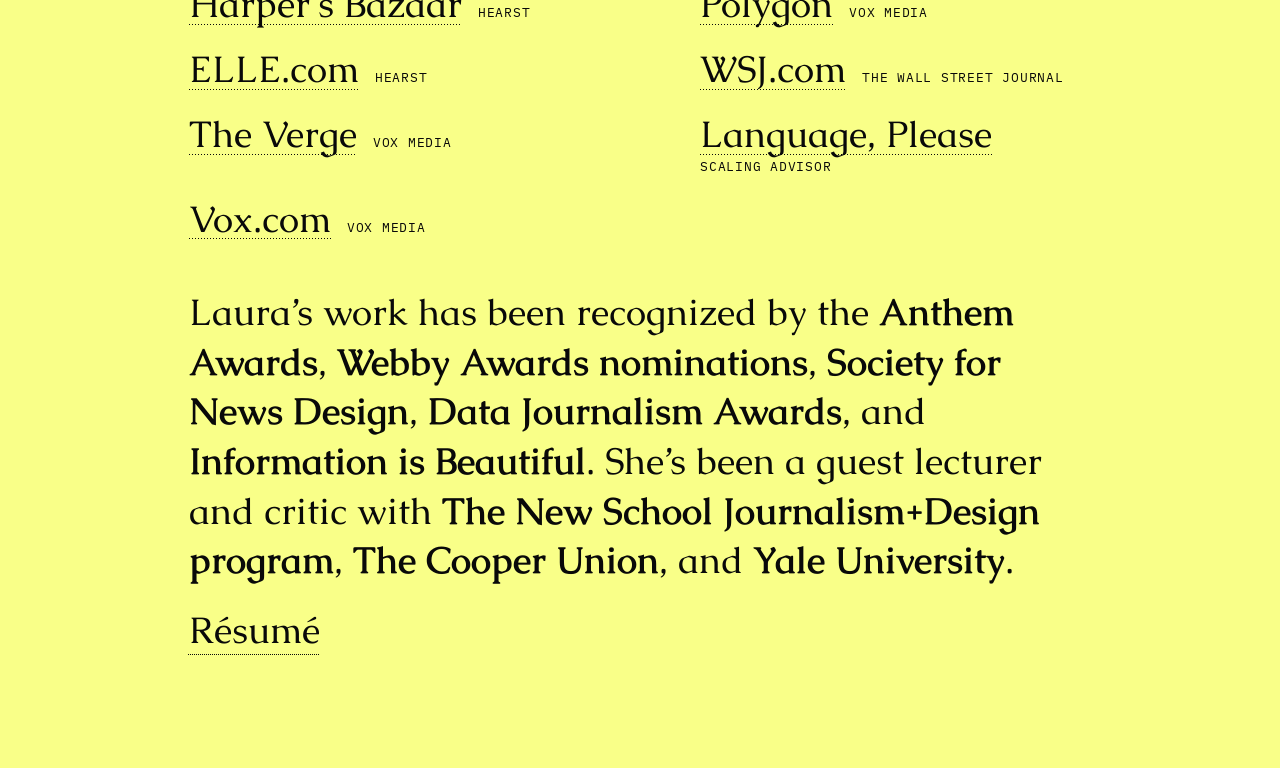
==== commit 00527988: "Turn mobile job cards into a swipeable, looping card stack On phones (<600px) the job cards share on" ====
--- a/index.html
+++ b/index.html
@@ -9,7 +9,7 @@
     <link rel="preconnect" href="https://fonts.googleapis.com" />
     <link rel="preconnect" href="https://fonts.gstatic.com" crossorigin />
     <link href="https://fonts.googleapis.com/css2?family=Caudex:wght@400;700&family=Cedarville+Cursive&family=IBM+Plex+Mono:wght@400;500;600&display=swap" rel="stylesheet" />
-    <link rel="stylesheet" href="style.css?v=landing-vector-v41" />
+    <link rel="stylesheet" href="style.css?v=landing-vector-v43" />
   </head>
   <body>
     <main class="landing" id="home">
@@ -31,22 +31,22 @@
     </main>
     <section class="about-placeholder" id="about" aria-labelledby="about-title">
       <p class="eyebrow">Laura is a</p>
-      <h1 id="about-title" class="description-large"><strong>Product design leader</strong> who (still) believes in leading with empathy, working with humans (and agents) to deliver value through strategic and hands-on design, from B2B banking systems to global editorial products. Currently defining Hearst Magazines’ agentic design processes.</h1>
+      <h1 id="about-title" class="description-large"><strong>Product design leader</strong> who (still) believes in leading with empathy, working with humans (and agents) to deliver value through strategic thinking and hands-on design, from B2B banking systems to global editorial products. Currently defining Hearst Magazines’ agentic design processes.</h1>
     </section>
 
     <section class="experience" aria-label="Experience">
+      <p class="eyebrow experience-label">Select experience</p>
       <div class="job-grid">
         <article class="job-card current-card"><p class="job-status current">Present</p><h3>Hearst Magazines</h3><p class="job-title">VP Product Design, Hearst Magazines</p></article>
         <article class="job-card"><p class="job-status">Prior</p><h3>Vox Media</h3><p class="job-title">Design Director<br>Principal Product Designer</p></article>
         <article class="job-card"><p class="job-status">Prior</p><h3>Koxa B2B Banking</h3><p class="job-title">IC Product & UX Designer</p></article>
-        <article class="job-card"><p class="job-status">Prior</p><h3>The Wall Street Journal</h3><p class="job-title">Data Graphics Design Director<br>Product Design Director</p></article>
+        <article class="job-card"><p class="job-status">Prior</p><h3>The Wall Street Journal</h3><p class="job-title">Graphics Design Director<br>Product Design Director</p></article>
         <article class="job-card"><p class="job-status">Prior</p><h3>Reuters Global Media</h3><p class="job-title">Product Design Director</p></article>
         <article class="job-card"><p class="job-status">Prior</p><h3>CBS News</h3><p class="job-title">Associate Creative Director</p></article>
       </div>
     </section>
 
-    <section class="portfolio" id="work" aria-labelledby="work-title">
-      <p class="eyebrow" id="work-title">Select work</p>
+    <section class="portfolio" id="work" aria-label="Select work">
       <ul class="portfolio-list">
         <li><a href="https://www.harpersbazaar.com/" rel="noreferrer">Harper’s Bazaar</a><span class="portfolio-org">Hearst</span></li>
         <li><a href="https://www.elle.com/" rel="noreferrer">ELLE.com</a><span class="portfolio-org">Hearst</span></li>
@@ -56,7 +56,7 @@
         <li><a href="https://www.wsj.com/" rel="noreferrer">WSJ.com</a><span class="portfolio-org">The Wall Street Journal</span></li>
         <li><a href="https://languageplease.org/" rel="noreferrer">Language, Please</a><span class="portfolio-org">Scaling advisor</span></li>
       </ul>
-      <p class="recognition description-medium">Work recognized by the <strong>Anthem Awards</strong>, <strong>Webby Awards nominations</strong>, <strong>Society for News Design</strong>, <strong>Data Journalism Awards</strong>, and <strong>Information is Beautiful</strong>. She has been a guest lecturer and critic with <strong>The New School Journalism+Design program</strong>, <strong>The Cooper Union</strong>, and <strong>Yale University</strong>.</p>
+      <p class="recognition description-medium">Laura’s work has been recognized by the <strong>Anthem Awards</strong>, <strong>Webby Awards nominations</strong>, <strong>Society for News Design</strong>, <strong>Data Journalism Awards</strong>, and <strong>Information is Beautiful</strong>. She’s been a guest lecturer and critic with <strong>The New School Journalism+Design program</strong>, <strong>The Cooper Union</strong>, and <strong>Yale University</strong>.</p>
       <p class="resume-link description-medium"><a href="resume.html">Résumé</a></p>
     </section>
 
@@ -194,6 +194,134 @@
           lastScrollY = currentScrollY;
         }, { passive: true });
 
+        // Phones: job cards become a swipeable stack. Every card sits in the same grid cell,
+        // each with its own tilt so the stack reads as a pile; swiping the top card sends it
+        // to the back, so the deck loops forever. Desktop/tablet keep the regular grid.
+        const deck = document.querySelector('.job-grid');
+        const cards = Array.from(deck.querySelectorAll('.job-card'));
+        const tilts = [-3, 2.5, -1.5, 3.5, -2.5, 2];
+        const VISIBLE_DEPTH = 4;
+        const deckQuery = window.matchMedia('(max-width: 599px)');
+        const count = document.createElement('p');
+        count.className = 'deck-count';
+        count.setAttribute('aria-live', 'polite');
+        deck.after(count);
+
+        let order = cards.map((_, i) => i);
+        let drag = null;
+
+        const layoutDeck = () => {
+          order.forEach((cardIndex, depth) => {
+            const card = cards[cardIndex];
+            if (card.classList.contains('is-leaving')) return;
+            card.style.setProperty('--depth', depth);
+            card.style.setProperty('--x', '0px');
+            card.style.setProperty('--r', depth === 0 ? '0deg' : `${tilts[cardIndex % tilts.length]}deg`);
+            card.classList.toggle('is-top', depth === 0);
+            card.classList.toggle('is-buried', depth >= VISIBLE_DEPTH);
+            card.toggleAttribute('inert', depth !== 0);
+          });
+          count.textContent = `${String(order[0] + 1).padStart(2, '0')} / ${String(cards.length).padStart(2, '0')} · Swipe`;
+        };
+
+        const showNextCard = (direction = 1) => {
+          const card = cards[order[0]];
+          order = [...order.slice(1), order[0]];
+          card.classList.add('is-leaving');
+          card.style.setProperty('--x', `${direction * window.innerWidth * 1.2}px`);
+          card.style.setProperty('--r', `${direction * 18}deg`);
+          layoutDeck();
+          // Once it has flown off, drop it silently to the bottom of the stack.
+          setTimeout(() => {
+            card.classList.add('no-transition');
+            card.classList.remove('is-leaving');
+            layoutDeck();
+            card.offsetWidth;
+            card.classList.remove('no-transition');
+          }, 320);
+        };
+
+        const showPreviousCard = () => {
+          const card = cards[order[order.length - 1]];
+          order = [order[order.length - 1], ...order.slice(0, -1)];
+          card.classList.add('no-transition', 'is-leaving');
+          card.style.setProperty('--x', `${-window.innerWidth * 1.2}px`);
+          card.style.setProperty('--r', '-18deg');
+          card.offsetWidth;
+          card.classList.remove('no-transition', 'is-leaving');
+          layoutDeck();
+        };
+
+        const endDrag = (event, cancelled) => {
+          if (!drag || event.pointerId !== drag.id) return;
+          const card = cards[order[0]];
+          const dx = event.clientX - drag.startX;
+          const elapsed = Math.max(event.timeStamp - drag.lastT, 1);
+          const velocity = (event.clientX - drag.lastX) / elapsed;
+          card.classList.remove('is-dragging');
+          drag = null;
+          const flung = Math.abs(velocity) > 0.45 && Math.abs(dx) > 20;
+          if (!cancelled && (Math.abs(dx) > card.offsetWidth * 0.28 || flung)) {
+            showNextCard(Math.sign(dx) || 1);
+          } else {
+            layoutDeck();
+          }
+        };
+
+        deck.addEventListener('pointerdown', (event) => {
+          if (!deck.classList.contains('is-deck') || !event.isPrimary) return;
+          const card = cards[order[0]];
+          if (!card.contains(event.target)) return;
+          drag = { id: event.pointerId, startX: event.clientX, lastX: event.clientX, lastT: event.timeStamp };
+          card.setPointerCapture(event.pointerId);
+          card.classList.add('is-dragging');
+        });
+
+        deck.addEventListener('pointermove', (event) => {
+          if (!drag || event.pointerId !== drag.id) return;
+          const card = cards[order[0]];
+          const dx = event.clientX - drag.startX;
+          // Remember the previous sample so release velocity reflects the last bit of motion.
+          if (event.timeStamp - drag.lastT > 32) { drag.lastX = event.clientX; drag.lastT = event.timeStamp; }
+          card.style.setProperty('--x', `${dx}px`);
+          card.style.setProperty('--r', `${dx * 0.06}deg`);
+        });
+
+        deck.addEventListener('pointerup', (event) => endDrag(event, false));
+        deck.addEventListener('pointercancel', (event) => endDrag(event, true));
+
+        deck.addEventListener('keydown', (event) => {
+          if (!deck.classList.contains('is-deck')) return;
+          if (event.key === 'ArrowRight') { event.preventDefault(); showNextCard(1); }
+          if (event.key === 'ArrowLeft') { event.preventDefault(); showPreviousCard(); }
+        });
+
+        const applyDeckMode = () => {
+          const isDeck = deckQuery.matches;
+          deck.classList.toggle('is-deck', isDeck);
+          count.hidden = !isDeck;
+          if (isDeck) {
+            deck.tabIndex = 0;
+            deck.setAttribute('role', 'region');
+            deck.setAttribute('aria-roledescription', 'card stack');
+            deck.setAttribute('aria-label', 'Experience — swipe or use arrow keys to see the next role');
+            layoutDeck();
+          } else {
+            deck.removeAttribute('tabindex');
+            deck.removeAttribute('role');
+            deck.removeAttribute('aria-roledescription');
+            deck.removeAttribute('aria-label');
+            cards.forEach((card) => {
+              card.removeAttribute('style');
+              card.removeAttribute('inert');
+              card.classList.remove('is-top', 'is-buried', 'is-leaving', 'is-dragging', 'no-transition');
+            });
+          }
+        };
+
+        deckQuery.addEventListener('change', applyDeckMode);
+        applyDeckMode();
+
         const contactModal = document.getElementById('contact-modal');
         const contactOpenBtn = document.querySelector('[data-contact-open]');
         const contactCloseEls = contactModal.querySelectorAll('[data-contact-close]');
--- a/style.css
+++ b/style.css
@@ -145,7 +145,20 @@
   .job-card { padding: 1.7rem; }
   .job-card h3 { font-size: 2.25rem; }
   .about-placeholder { min-height: 0; }
+  /* Job cards become a swipeable stack (see index.html script): every card shares one grid cell, each tilted by its own --r so the pile reads as more than one card. Clip so flung cards don't add horizontal scroll. */
+  .experience { overflow-x: clip; }
+  .job-grid.is-deck { gap: 0; margin-block: 1.5rem 0; touch-action: pan-y; user-select: none; -webkit-user-select: none; outline: none; }
+  .job-grid.is-deck .job-card { grid-area: 1 / 1; z-index: calc(10 - var(--depth, 0)); transform: translate3d(var(--x, 0px), 0, 0) rotate(var(--r, 0deg)); transition: transform 420ms cubic-bezier(.2, .8, .2, 1), opacity 240ms ease; box-shadow: 0 0 0 1px rgb(9 9 9 / 8%), 0 14px 28px -20px rgb(9 9 9 / 55%); cursor: grab; will-change: transform; }
+  .job-grid.is-deck .job-card.is-dragging { transition: none; cursor: grabbing; }
+  .job-grid.is-deck .job-card.is-leaving { z-index: 20; transition-duration: 320ms; }
+  .job-grid.is-deck .job-card.is-buried { opacity: 0; }
+  .job-grid.is-deck .job-card.no-transition { transition: none; }
+  .job-grid.is-deck:focus-visible .job-card.is-top { outline: 2px solid #ff5fc4; outline-offset: 4px; }
+  .deck-count { margin: 1.5rem 0 0; font-family: var(--mono); font-size: 0.8rem; letter-spacing: 0.06em; text-align: center; }
   .description-large, .description-medium { font-size: 1.65rem; line-height: 1.15; }
 }
 
-@media (prefers-reduced-motion: reduce) { html { scroll-behavior: auto; } }
+@media (prefers-reduced-motion: reduce) {
+  html { scroll-behavior: auto; }
+  .job-grid.is-deck .job-card { transition-duration: 1ms; }
+}
